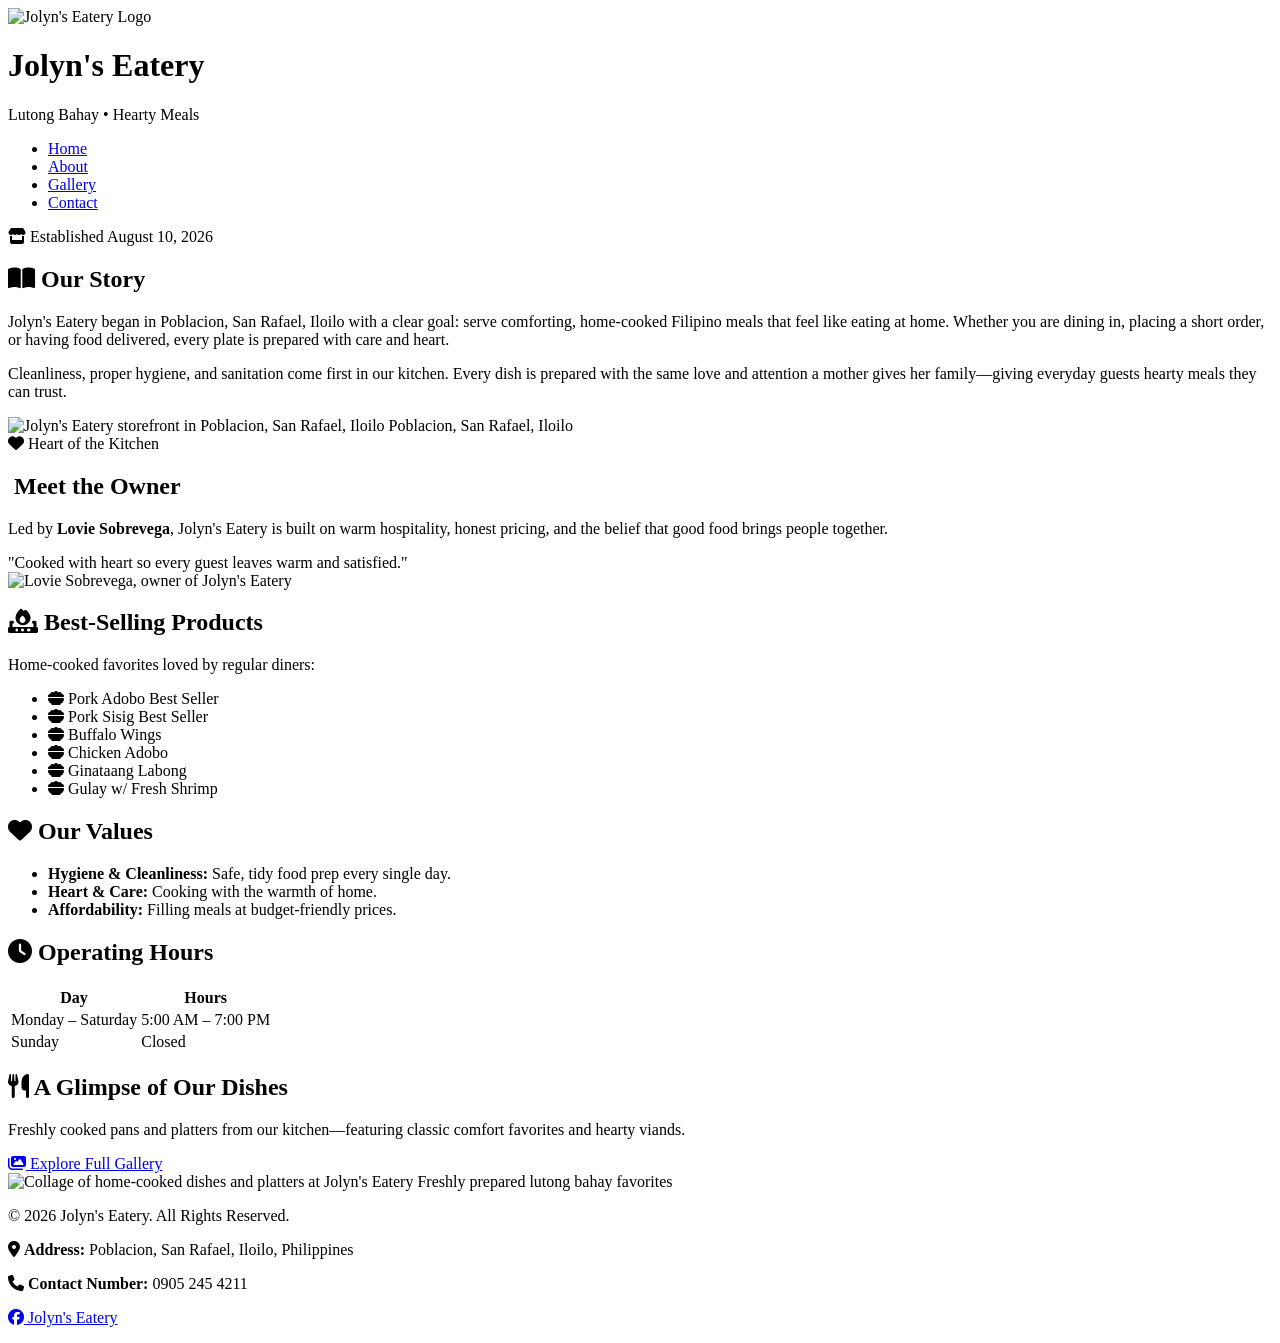
==== about.html @ 1025aa2e "Add files via upload" ====
<!DOCTYPE html>
<html lang="en">

<head>
    <meta charset="UTF-8">
    <meta name="viewport" content="width=device-width, initial-scale=1.0">

    <title>Jolyn's Eatery | About</title>

    <link rel="stylesheet" href="css/styles.css">

    <!-- Font Awesome Icons -->
    <link rel="stylesheet"
          href="https://cdnjs.cloudflare.com/ajax/libs/font-awesome/6.5.1/css/all.min.css">
</head>

<body>

    <header>

        <div class="header-logo">

            <img src="Images/Jolyn's Logo.png"
                 alt="Jolyn's Eatery Logo">

            <div>
                <h1>Jolyn's Eatery</h1>
                <span class="header-tagline">Lutong Bahay • Hearty Meals</span>
            </div>

        </div>

        <nav>
            <ul>
                <li><a href="index.html">Home</a></li>
                <li><a href="about.html" class="active">About</a></li>
                <li><a href="gallery.html">Gallery</a></li>
                <li><a href="contact.html">Contact</a></li>
            </ul>
        </nav>

    </header>

    <main>

        <!-- Our Story Section -->
        <section class="about-story-card">

            <div class="about-story-text">
                <span class="welcome-note">
                    <i class="fa-solid fa-store" aria-hidden="true"></i>
                    Established August 10, 2026
                </span>

                <h2><i class="fa-solid fa-book-open" aria-hidden="true"></i> Our Story</h2>

                <p>
                    Jolyn's Eatery began in Poblacion, San Rafael, Iloilo with a clear goal:
                    serve comforting, home-cooked Filipino meals that feel like eating at home.
                    Whether you are dining in, placing a short order, or having food delivered,
                    every plate is prepared with care and heart.
                </p>

                <p>
                    Cleanliness, proper hygiene, and sanitation come first in our kitchen.
                    Every dish is prepared with the same love and attention a mother gives her
                    family—giving everyday guests hearty meals they can trust.
                </p>
            </div>

            <div class="about-story-media">
                <img src="Images/Eatery.jpg"
                     alt="Jolyn's Eatery storefront in Poblacion, San Rafael, Iloilo"
                     class="about-photo">
                <span class="photo-caption">Poblacion, San Rafael, Iloilo</span>
            </div>

        </section>

        <!-- Two-Column Owner & Best-Selling Products -->
        <div class="home-grid about-align-grid">

            <section class="info-card serve-card owner-card">

                <div class="owner-card-content">
                    <div class="owner-text">
                        <span class="owner-role-tag">
                            <i class="fa-solid fa-heart" aria-hidden="true"></i>
                            Heart of the Kitchen
                        </span>

                        <h2><i class="fa-solid fa-user-chef" aria-hidden="true"></i> Meet the Owner</h2>

                        <p>
                            Led by <strong>Lovie Sobrevega</strong>, Jolyn's Eatery is built on
                            warm hospitality, honest pricing, and the belief that good food brings
                            people together.
                        </p>

                        <div class="motto-quote">
                            "Cooked with heart so every guest leaves warm and satisfied."
                        </div>
                    </div>

                    <div class="owner-cutout-wrap">
                        <img src="Images/Owner.png"
                             alt="Lovie Sobrevega, owner of Jolyn's Eatery"
                             class="owner-cutout">
                    </div>
                </div>

            </section>

            <section class="info-card special-card">

                <h2><i class="fa-solid fa-fire-burner" aria-hidden="true"></i> Best-Selling Products</h2>

                <p>
                    Home-cooked favorites loved by regular diners:
                </p>

                <ul class="meal-list">
                    <li><i class="fa-solid fa-bowl-food" aria-hidden="true"></i> Pork Adobo <span class="bestseller-tag">Best Seller</span></li>
                    <li><i class="fa-solid fa-bowl-food" aria-hidden="true"></i> Pork Sisig <span class="bestseller-tag">Best Seller</span></li>
                    <li><i class="fa-solid fa-bowl-food" aria-hidden="true"></i> Buffalo Wings</li>
                    <li><i class="fa-solid fa-bowl-food" aria-hidden="true"></i> Chicken Adobo</li>
                    <li><i class="fa-solid fa-bowl-food" aria-hidden="true"></i> Ginataang Labong</li>
                    <li><i class="fa-solid fa-bowl-food" aria-hidden="true"></i> Gulay w/ Fresh Shrimp</li>
                </ul>

            </section>

        </div>

        <!-- Values & Operating Hours -->
        <div class="home-grid">

            <section class="info-card serve-card">

                <h2><i class="fa-solid fa-heart" aria-hidden="true"></i> Our Values</h2>

                <ul class="values-list">
                    <li><strong>Hygiene &amp; Cleanliness:</strong> Safe, tidy food prep every single day.</li>
                    <li><strong>Heart &amp; Care:</strong> Cooking with the warmth of home.</li>
                    <li><strong>Affordability:</strong> Filling meals at budget-friendly prices.</li>
                </ul>

            </section>

            <section class="info-card special-card">

                <h2><i class="fa-solid fa-clock" aria-hidden="true"></i> Operating Hours</h2>

                <table class="hours-table">
                    <thead>
                        <tr>
                            <th>Day</th>
                            <th>Hours</th>
                        </tr>
                    </thead>
                    <tbody>
                        <tr>
                            <td>Monday – Saturday</td>
                            <td>5:00 AM – 7:00 PM</td>
                        </tr>
                        <tr>
                            <td>Sunday</td>
                            <td>Closed</td>
                        </tr>
                    </tbody>
                </table>

            </section>

        </div>

        <!-- Glimpse of Dishes Preview Card -->
        <section class="info-card special-card about-glimpse-card">

            <div class="about-glimpse-header">
                <div>
                    <h2><i class="fa-solid fa-utensils" aria-hidden="true"></i> A Glimpse of Our Dishes</h2>
                    <p>
                        Freshly cooked pans and platters from our kitchen—featuring classic
                        comfort favorites and hearty viands.
                    </p>
                </div>

                <a href="gallery.html" class="gallery-link-btn">
                    <i class="fa-solid fa-images" aria-hidden="true"></i>
                    Explore Full Gallery
                </a>
            </div>

            <div class="about-glimpse-frame">
                <img src="Images/foods.png"
                     alt="Collage of home-cooked dishes and platters at Jolyn's Eatery"
                     class="about-glimpse-img">
                <span class="photo-caption">Freshly prepared lutong bahay favorites</span>
            </div>

        </section>

    </main>

    <footer>

        <p>&copy; 2026 Jolyn's Eatery. All Rights Reserved.</p>

        <p>
            <i class="fa-solid fa-location-dot" aria-hidden="true"></i>
            <strong>Address:</strong>
            Poblacion, San Rafael, Iloilo, Philippines
        </p>

        <p>
            <i class="fa-solid fa-phone" aria-hidden="true"></i>
            <strong>Contact Number:</strong>
            0905 245 4211
        </p>

        <p>
            <a href="https://www.facebook.com/BagoongIlonggo" target="_blank" rel="noopener noreferrer">
                <i class="fa-brands fa-facebook" aria-hidden="true"></i>
                Jolyn's Eatery
            </a>
        </p>

    </footer>

</body>

</html>
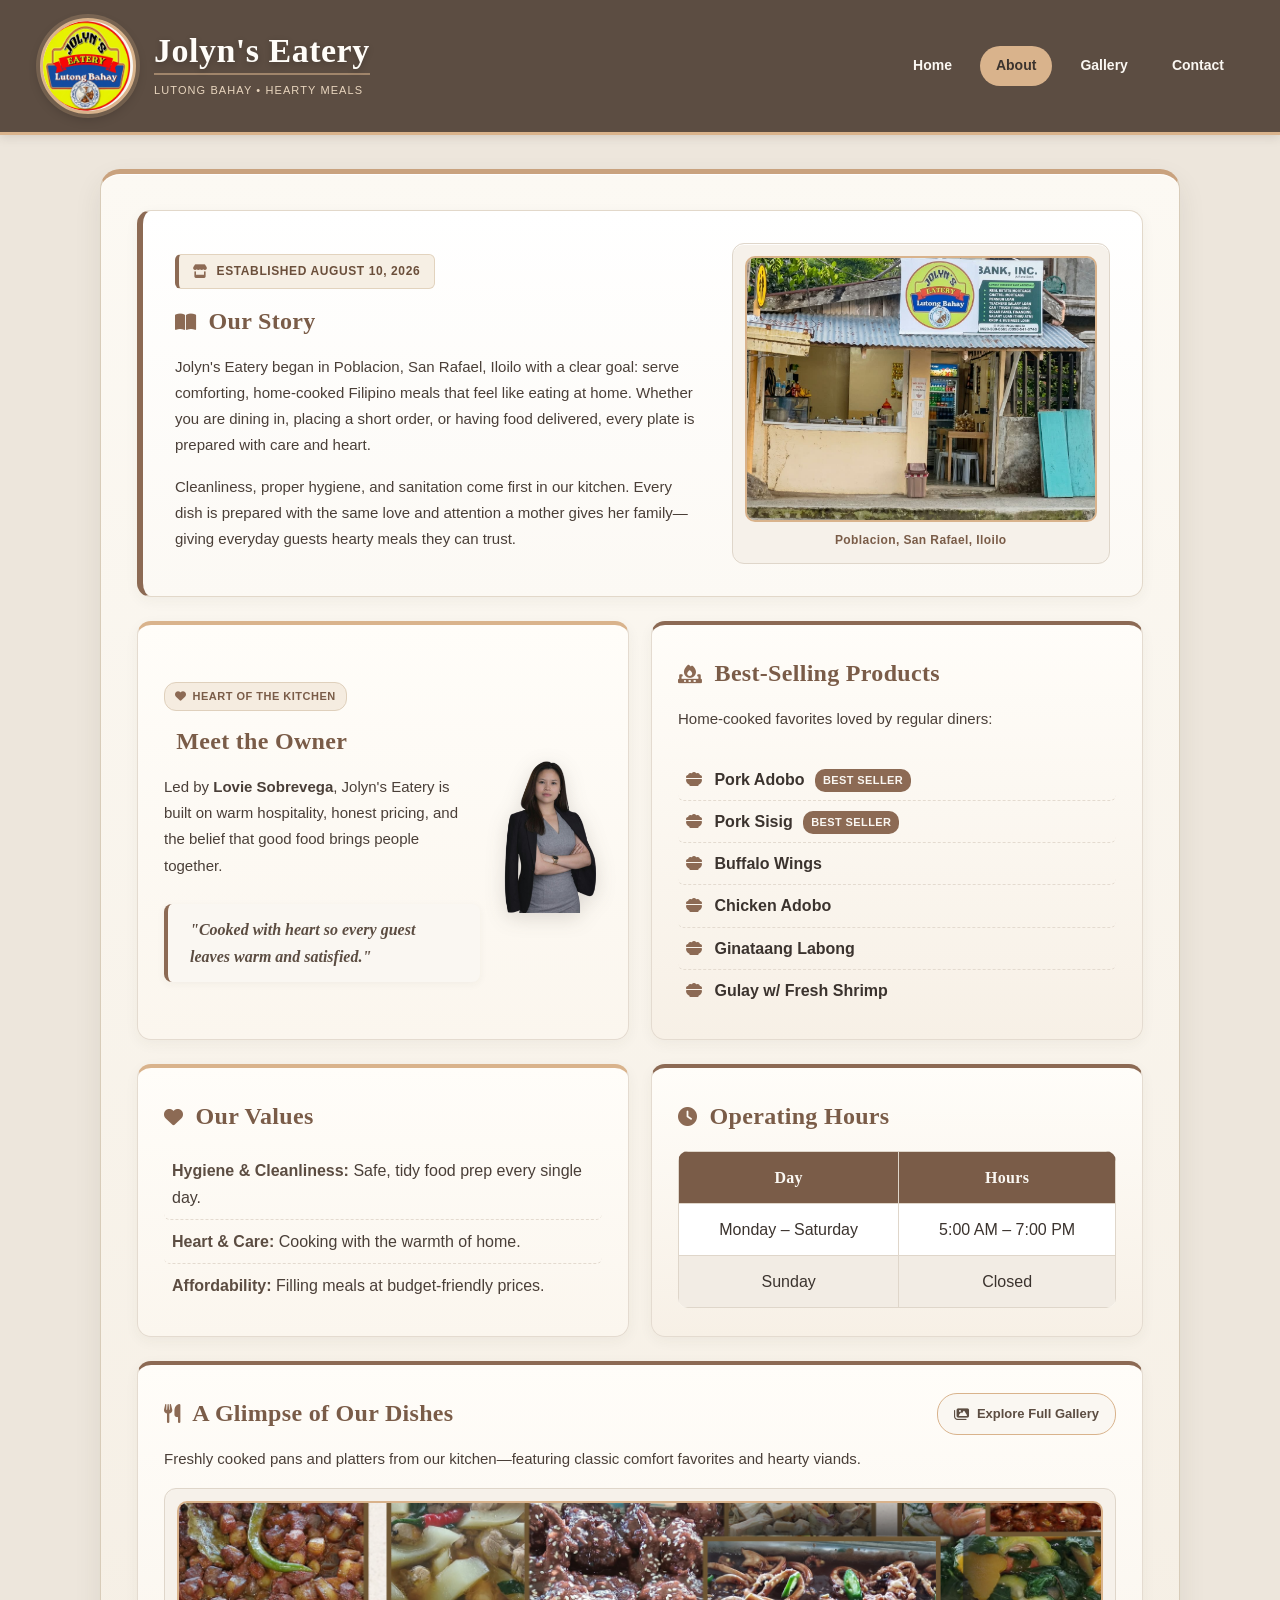
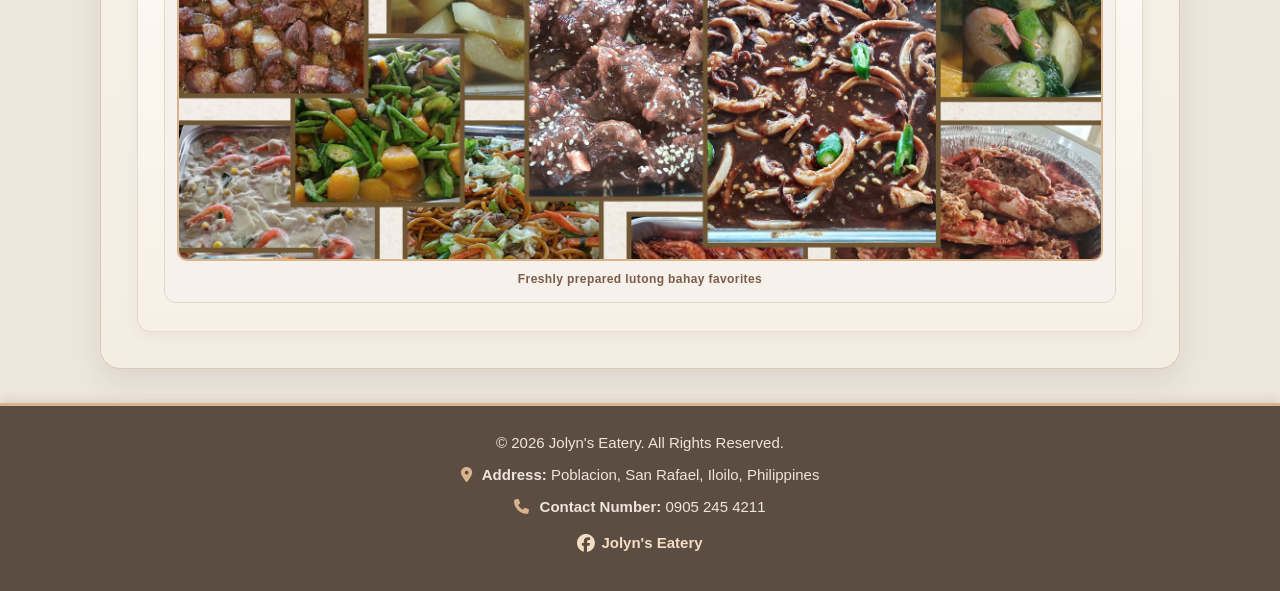
==== commit eec6d63f: "Add favicon and clean up HTML structure Added favicon link and ensured proper HTML structure." ====
--- a/about.html
+++ b/about.html
@@ -7,6 +7,7 @@
 
     <title>Jolyn's Eatery | About</title>
 
+    <link rel="icon" type="image/png" href="Images/Jolyn's Logo.png">
     <link rel="stylesheet" href="css/styles.css">
 
     <!-- Font Awesome Icons -->
@@ -230,4 +231,4 @@
 
 </body>
 
-</html>+</html>
--- a/css/styles.css
+++ b/css/styles.css
@@ -0,0 +1,1137 @@
+/* ===== 1. Whole Page ===== */
+
+* {
+    box-sizing: border-box;
+}
+
+html,
+body {
+    max-width: 100%;
+    overflow-x: hidden;
+}
+
+body {
+    margin: 0;
+    font-family: "Plus Jakarta Sans", "Trebuchet MS", Tahoma, sans-serif;
+    background-color: #EDE6DC;
+    color: #3B332E;
+    line-height: 1.7;
+}
+
+/* ===== 2. Header and Navigation ===== */
+
+header {
+    background-color: #5C4D42;
+    color: #FAF7F2;
+    padding: 18px 40px;
+    display: flex;
+    flex-wrap: wrap;
+    justify-content: space-between;
+    align-items: center;
+    gap: 20px;
+    border-bottom: 3px solid #D9B38C;
+    box-shadow: 0 2px 10px rgba(59, 51, 46, 0.15);
+}
+
+/* Header Logo */
+
+.header-logo {
+    display: flex;
+    align-items: center;
+    gap: 18px;
+    min-width: 0;
+}
+
+.header-logo > div {
+    min-width: 0;
+}
+
+.header-logo img {
+    width: 96px;
+    height: 96px;
+    flex-shrink: 0;
+    object-fit: cover;
+    border-radius: 50%;
+    background-color: #FAF7F2;
+    border: 3px solid #D9B38C;
+    box-shadow: 0 0 0 4px rgba(217, 179, 140, 0.24), 0 4px 12px rgba(0, 0, 0, 0.22);
+    margin: 0;
+    transition: transform 0.25s ease, box-shadow 0.25s ease;
+}
+
+.header-logo img:hover {
+    transform: scale(1.04);
+    box-shadow: 0 0 0 5px rgba(217, 179, 140, 0.36), 0 6px 16px rgba(0, 0, 0, 0.28);
+}
+
+.header-logo h1 {
+    margin: 0;
+    font-family: "Lora", Georgia, "Times New Roman", serif;
+    font-size: clamp(24px, 3vw, 34px);
+    line-height: 1.1;
+    letter-spacing: 0.5px;
+    color: #FFFDF9;
+    text-shadow: 0 2px 6px rgba(0, 0, 0, 0.22);
+    border-bottom: 2px solid rgba(217, 179, 140, 0.55);
+    padding-bottom: 3px;
+    display: inline-block;
+}
+
+.header-tagline {
+    display: block;
+    font-size: 11px;
+    color: #E8D5BE;
+    letter-spacing: 1.1px;
+    text-transform: uppercase;
+    margin-top: 6px;
+}
+
+/* Navigation */
+
+nav ul {
+    list-style: none;
+    margin: 0;
+    padding: 0;
+    display: flex;
+    flex-direction: row;
+    flex-wrap: wrap;
+    align-items: center;
+    gap: 12px;
+}
+
+nav ul li {
+    flex-shrink: 0;
+}
+
+nav a {
+    display: inline-block;
+    font-family: "Plus Jakarta Sans", "Trebuchet MS", Tahoma, sans-serif;
+    color: #FAF7F2;
+    text-decoration: none;
+    font-weight: bold;
+    font-size: 14px;
+    white-space: nowrap;
+    padding: 8px 16px;
+    border-radius: 20px;
+    transition: transform 0.22s ease, background-color 0.25s ease, color 0.25s ease, box-shadow 0.22s ease;
+}
+
+nav a:hover {
+    transform: translateY(-2px);
+    background-color: rgba(217, 179, 140, 0.24);
+    color: #F3DEC5;
+    box-shadow: 0 4px 10px rgba(0, 0, 0, 0.16);
+}
+
+nav a.active {
+    background-color: #D9B38C;
+    color: #3B332E;
+}
+
+nav a.active:hover {
+    transform: translateY(-2px);
+    background-color: #E5C49E;
+    color: #3B332E;
+}
+
+/* ===== 3. Main Content ("Plate" Container) ===== */
+
+main {
+    width: min(92%, 1080px);
+    min-width: 0;
+    margin: 34px auto;
+    padding: clamp(18px, 3.5vw, 36px);
+    background: linear-gradient(180deg, #FCF9F3 0%, #F4EDE2 100%);
+    border: 1px solid #D8CCB9;
+    border-top: 5px solid #C9A27E;
+    border-radius: 20px;
+    box-shadow: inset 0 1px 0 rgba(255, 255, 255, 0.9), 0 12px 28px rgba(59, 51, 46, 0.09);
+    text-align: left;
+    transition: padding 0.25s ease, margin 0.25s ease, width 0.25s ease;
+}
+
+h2 {
+    font-family: "Lora", Georgia, "Times New Roman", serif;
+    color: #7A5C48;
+    letter-spacing: 0.3px;
+    margin-top: 0;
+    margin-bottom: 12px;
+}
+
+h2 i {
+    color: #8C6A54;
+    margin-right: 6px;
+    font-size: 19px;
+}
+
+p {
+    margin-top: 0;
+    color: #4A3F38;
+    font-family: "Plus Jakarta Sans", "Segoe UI", "Trebuchet MS", Arial, sans-serif;
+    font-size: 15px;
+    line-height: 1.75;
+    overflow-wrap: break-word;
+}
+
+/* ===== 4. Home Page ===== */
+
+.hero {
+    display: flex;
+    align-items: center;
+    justify-content: space-between;
+    gap: 32px;
+    background-color: #FFFFFF;
+    border: 1px solid #E2D8CA;
+    border-left: 6px solid #8C6A54;
+    border-radius: 14px;
+    padding: 36px 32px;
+    margin-bottom: 24px;
+    box-shadow: 0 4px 14px rgba(59, 51, 46, 0.05);
+    transition: transform 0.25s ease, box-shadow 0.25s ease;
+}
+
+.hero:hover {
+    transform: translateY(-2px);
+    box-shadow: 0 8px 20px rgba(59, 51, 46, 0.08);
+}
+
+.hero-left {
+    flex: 1;
+    min-width: 0;
+    display: flex;
+    flex-direction: column;
+    align-items: flex-start;
+    gap: 12px;
+}
+
+.hero-left i {
+    font-size: 28px;
+    color: #8C6A54;
+    background-color: #F6F1EA;
+    border: 1.5px solid #D9B38C;
+    padding: 14px;
+    border-radius: 14px;
+}
+
+.hero-highlight {
+    font-family: "Lora", Georgia, "Times New Roman", serif;
+    font-size: 34px;
+    line-height: 1.2;
+    font-weight: bold;
+    color: #5C4D42;
+}
+
+.hero-right {
+    flex: 1.2;
+    min-width: 0;
+}
+
+.welcome-note {
+    display: inline-flex;
+    align-items: center;
+    gap: 8px;
+    font-size: 12px;
+    font-weight: bold;
+    letter-spacing: 0.6px;
+    text-transform: uppercase;
+    color: #6B4F3B;
+    background-color: #F6EFE4;
+    border: 1px solid #E2D3BE;
+    border-left: 4px solid #8C6A54;
+    padding: 6px 14px;
+    border-radius: 6px;
+    margin-bottom: 12px;
+}
+
+.welcome-note i {
+    color: #8C6A54;
+    font-size: 13px;
+}
+
+.hero-right h2 {
+    font-size: 26px;
+    color: #5C4D42;
+    margin-bottom: 10px;
+}
+
+.hero-right p {
+    font-size: 16px;
+    margin-bottom: 18px;
+}
+
+.tagline-pill {
+    display: inline-block;
+    background-color: #8C6A54;
+    color: #FAF7F2;
+    font-family: "Lora", Georgia, "Times New Roman", serif;
+    font-style: italic;
+    font-weight: bold;
+    font-size: 15px;
+    padding: 10px 22px;
+    border-radius: 25px;
+    box-shadow: 0 3px 10px rgba(59, 51, 46, 0.14);
+    transition: transform 0.22s ease, background-color 0.25s ease, box-shadow 0.22s ease;
+}
+
+.tagline-pill:hover {
+    transform: translateY(-3px) scale(1.02);
+    background-color: #735542;
+    box-shadow: 0 6px 16px rgba(59, 51, 46, 0.2);
+}
+
+.home-grid {
+    display: grid;
+    grid-template-columns: repeat(2, minmax(0, 1fr));
+    gap: 22px;
+    margin-bottom: 24px;
+}
+
+.home-grid:last-child {
+    margin-bottom: 0;
+}
+
+.info-card {
+    min-width: 0;
+    background-color: #FFFFFF;
+    border: 1px solid #E4DBD0;
+    border-radius: 14px;
+    padding: 28px 26px;
+    box-shadow: 0 4px 14px rgba(59, 51, 46, 0.05);
+    transition: transform 0.25s ease, box-shadow 0.25s ease;
+}
+
+.info-card:hover {
+    transform: translateY(-3px);
+    box-shadow: 0 8px 20px rgba(59, 51, 46, 0.09);
+}
+
+.serve-card {
+    border-top: 4px solid #D9B38C;
+    background: linear-gradient(180deg, #FFFDF9 0%, #FBF6EE 100%);
+}
+
+.special-card {
+    border-top: 4px solid #8C6A54;
+    background: linear-gradient(180deg, #FFFDF9 0%, #F7F0E6 100%);
+}
+
+.info-card p:last-child {
+    margin-bottom: 0;
+}
+
+.motto-quote {
+    display: inline-block;
+    margin-top: 10px;
+    padding: 12px 22px;
+    background-color: #FAF7F2;
+    border-left: 4px solid #8C6A54;
+    border-radius: 8px;
+    font-family: "Lora", Georgia, "Times New Roman", serif;
+    font-style: italic;
+    font-weight: bold;
+    color: #5C4D42;
+    box-shadow: 0 2px 8px rgba(59, 51, 46, 0.05);
+    transition: transform 0.22s ease, border-left-color 0.22s ease, box-shadow 0.22s ease;
+}
+
+.motto-quote:hover {
+    transform: translateY(-2px);
+    border-left-color: #D9B38C;
+    box-shadow: 0 6px 14px rgba(59, 51, 46, 0.11);
+}
+
+/* ===== 5. About Page ===== */
+
+.about-story-card {
+    display: flex;
+    align-items: center;
+    justify-content: space-between;
+    gap: 28px;
+    background: linear-gradient(180deg, #FFFFFF 0%, #FCF9F4 100%);
+    border: 1px solid #E2D8CA;
+    border-left: 6px solid #8C6A54;
+    border-radius: 14px;
+    padding: 32px;
+    margin-bottom: 24px;
+    box-shadow: 0 4px 14px rgba(59, 51, 46, 0.05);
+    transition: transform 0.25s ease, box-shadow 0.25s ease;
+}
+
+.about-story-card:hover {
+    transform: translateY(-2px);
+    box-shadow: 0 8px 20px rgba(59, 51, 46, 0.08);
+}
+
+.about-story-text {
+    flex: 1.35;
+    min-width: 0;
+}
+
+.about-story-text p:last-child {
+    margin-bottom: 0;
+}
+
+.about-story-media {
+    flex: 0.9;
+    min-width: 0;
+    text-align: center;
+    background-color: #F6F1EA;
+    border: 1px solid #DFD6CA;
+    border-radius: 12px;
+    padding: 12px;
+    box-shadow: inset 0 1px 0 rgba(255, 255, 255, 0.85);
+}
+
+.about-photo {
+    margin: 0 auto 8px;
+    border-radius: 10px;
+    border: 2px solid #D9B38C;
+}
+
+.photo-caption {
+    display: block;
+    font-size: 12px;
+    font-weight: bold;
+    color: #7A5C48;
+    letter-spacing: 0.4px;
+}
+
+.about-align-grid {
+    align-items: stretch;
+}
+
+.about-align-grid .info-card {
+    height: 100%;
+    display: flex;
+    flex-direction: column;
+    justify-content: space-between;
+}
+
+.about-align-grid .owner-card-content {
+    height: 100%;
+}
+
+.owner-role-tag {
+    display: inline-flex;
+    align-items: center;
+    gap: 6px;
+    font-size: 11px;
+    font-weight: bold;
+    letter-spacing: 0.5px;
+    text-transform: uppercase;
+    color: #7A5C48;
+    background-color: #F5ECE0;
+    border: 1px solid #DFD0BC;
+    padding: 4px 10px;
+    border-radius: 12px;
+    margin-bottom: 10px;
+}
+
+.owner-role-tag i {
+    color: #8C6A54;
+}
+
+.owner-card-content {
+    display: flex;
+    flex-direction: row;
+    align-items: center;
+    justify-content: space-between;
+    gap: 14px;
+}
+
+.owner-text {
+    flex: 1;
+    min-width: 0;
+}
+
+.owner-cutout-wrap {
+    flex: 0 0 108px;
+    display: flex;
+    justify-content: flex-end;
+    align-items: center;
+    background: none;
+    border: none;
+    padding: 0;
+    margin: 0;
+}
+
+.owner-cutout {
+    width: 100%;
+    max-width: 108px;
+    height: auto;
+    object-fit: contain;
+    margin: 0;
+    border: none;
+    border-radius: 0;
+    background: transparent;
+    box-shadow: none;
+    filter: drop-shadow(0 5px 10px rgba(59, 51, 46, 0.16));
+    transition: transform 0.25s ease, filter 0.25s ease;
+}
+
+.owner-cutout:hover {
+    transform: translateY(-2px) scale(1.03);
+    filter: drop-shadow(0 8px 14px rgba(59, 51, 46, 0.22));
+}
+
+.meal-list,
+.values-list {
+    list-style: none;
+    padding: 0;
+    margin: 12px 0 0;
+}
+
+.meal-list li {
+    padding: 7px 8px;
+    border-bottom: 1px dashed #E4DBD0;
+    border-radius: 6px;
+    color: #3B332E;
+    font-weight: bold;
+    transition: background-color 0.2s ease, transform 0.2s ease;
+}
+
+.meal-list li:hover {
+    background-color: #FAF6F0;
+    transform: translateX(2px);
+}
+
+.meal-list li:last-child {
+    border-bottom: none;
+}
+
+.meal-list li i {
+    color: #8C6A54;
+    margin-right: 8px;
+}
+
+.bestseller-tag {
+    display: inline-block;
+    margin-left: 6px;
+    padding: 2px 8px;
+    font-size: 11px;
+    font-weight: bold;
+    text-transform: uppercase;
+    letter-spacing: 0.4px;
+    color: #FAF7F2;
+    background-color: #8C6A54;
+    border-radius: 10px;
+    vertical-align: middle;
+}
+
+.values-list li {
+    padding: 8px 8px;
+    border-bottom: 1px dashed #E4DBD0;
+    border-radius: 6px;
+    color: #4A3F38;
+    transition: background-color 0.2s ease;
+}
+
+.values-list li:hover {
+    background-color: #FAF6F0;
+}
+
+.values-list li:last-child {
+    border-bottom: none;
+}
+
+.values-list li strong {
+    color: #5C4D42;
+}
+
+table.hours-table {
+    width: 100%;
+    margin: 14px 0 0;
+    border-collapse: collapse;
+    border-radius: 10px;
+    overflow: hidden;
+    background-color: #FFFFFF;
+}
+
+th,
+td {
+    border: 1px solid #DFD6CA;
+    padding: 12px;
+    text-align: center;
+}
+
+th {
+    background-color: #7A5C48;
+    color: #FAF7F2;
+    font-family: "Lora", Georgia, "Times New Roman", serif;
+    letter-spacing: 0.3px;
+}
+
+tr:nth-child(even) {
+    background-color: #F2ECE4;
+}
+
+.about-glimpse-card {
+    margin-top: 24px;
+}
+
+.about-glimpse-header {
+    display: flex;
+    align-items: flex-start;
+    justify-content: space-between;
+    gap: 18px;
+    margin-bottom: 16px;
+}
+
+.about-glimpse-header p {
+    margin-bottom: 0;
+}
+
+.about-glimpse-frame {
+    background-color: #F6F1EA;
+    border: 1px solid #DFD6CA;
+    border-radius: 12px;
+    padding: 12px;
+    text-align: center;
+}
+
+.about-glimpse-img {
+    width: 100%;
+    max-height: 360px;
+    object-fit: cover;
+    margin: 0 auto 8px;
+    border-radius: 10px;
+    border: 2px solid #D9B38C;
+}
+
+.gallery-link-wrap {
+    margin-top: 16px;
+}
+
+.gallery-link-btn {
+    display: inline-flex;
+    align-items: center;
+    gap: 8px;
+    flex-shrink: 0;
+    padding: 9px 16px;
+    background-color: #FAF7F2;
+    color: #5C4D42;
+    border: 1px solid #D9B38C;
+    border-radius: 20px;
+    font-size: 13px;
+    font-weight: bold;
+    text-decoration: none;
+    transition: transform 0.22s ease, background-color 0.25s ease, box-shadow 0.22s ease;
+}
+
+.gallery-link-btn:hover {
+    transform: translateY(-2px);
+    background-color: #F3E6D6;
+    box-shadow: 0 4px 10px rgba(59, 51, 46, 0.12);
+}
+
+/* ===== 5b. Gallery Page (Responsive Centered Grid + Smooth Motion) ===== */
+
+@keyframes cardFadeUp {
+    from {
+        opacity: 0;
+        transform: translateY(10px);
+    }
+    to {
+        opacity: 1;
+        transform: translateY(0);
+    }
+}
+
+.gallery-header,
+.gallery-intro {
+    min-width: 0;
+    background-color: #FFFFFF;
+    border: 1px solid #E2D8CA;
+    border-left: 6px solid #8C6A54;
+    border-radius: 14px;
+    padding: clamp(16px, 2.5vw, 24px) clamp(18px, 3vw, 28px);
+    margin-bottom: 24px;
+    box-shadow: 0 4px 14px rgba(59, 51, 46, 0.05);
+    transition: transform 0.25s ease, box-shadow 0.25s ease;
+}
+
+.gallery-intro:hover {
+    transform: translateY(-2px);
+    box-shadow: 0 8px 20px rgba(59, 51, 46, 0.08);
+}
+
+.gallery-header p:last-child,
+.gallery-intro p:last-child {
+    margin-bottom: 0;
+}
+
+.gallery-section {
+    min-width: 0;
+    margin-bottom: 28px;
+}
+
+.gallery-section:last-child {
+    margin-bottom: 0;
+}
+
+.gallery-heading {
+    margin-bottom: 16px;
+}
+
+.gallery-grid {
+    display: flex;
+    flex-wrap: wrap;
+    justify-content: center;
+    gap: 16px;
+    width: 100%;
+    min-width: 0;
+    transition: gap 0.25s ease;
+}
+
+.gallery-card {
+    flex: 1 1 240px;
+    max-width: 340px;
+    min-width: 0;
+    display: flex;
+    flex-direction: column;
+    background: linear-gradient(180deg, #FFFFFF 0%, #FCF9F4 100%);
+    border: 1px solid #E2D7C8;
+    border-top: 3px solid #D9B38C;
+    border-radius: 12px;
+    overflow: hidden;
+    padding: 0 0 14px;
+    box-shadow: 0 3px 10px rgba(59, 51, 46, 0.05);
+    animation: cardFadeUp 0.4s ease both;
+    transition: transform 0.25s ease, box-shadow 0.25s ease, border-top-color 0.25s ease, flex-basis 0.25s ease;
+}
+
+.gallery-card:hover {
+    transform: translateY(-6px);
+    border-top-color: #8C6A54;
+    box-shadow: 0 12px 22px rgba(59, 51, 46, 0.14);
+}
+
+.gallery-card img,
+.gallery-img {
+    width: 100%;
+    height: 145px;
+    object-fit: cover;
+    object-position: center;
+    margin: 0 0 10px;
+    border-radius: 0;
+    border-bottom: 1px solid #E8DFD2;
+    transition: transform 0.3s ease, height 0.25s ease;
+}
+
+.gallery-card:hover img,
+.gallery-card:hover .gallery-img {
+    transform: scale(1.04);
+}
+
+.gallery-card h3,
+.gallery-caption h3 {
+    margin: 2px 12px 4px;
+    font-family: "Lora", Georgia, "Times New Roman", serif;
+    font-size: 15px;
+    line-height: 1.3;
+    color: #5C4D42;
+    overflow-wrap: break-word;
+}
+
+.gallery-card p,
+.gallery-caption p {
+    margin: 0 12px;
+    font-size: 12.5px;
+    line-height: 1.45;
+    color: #5E5148;
+    overflow-wrap: break-word;
+}
+
+.gallery-caption {
+    padding: 0;
+    min-width: 0;
+}
+
+.gallery-caption h3,
+.gallery-caption p {
+    margin-left: 12px;
+    margin-right: 12px;
+}
+
+/* ===== 6. Contact Page & Form ===== */
+
+.contact-intro {
+    background-color: #FFFFFF;
+    border: 1px solid #E2D8CA;
+    border-left: 6px solid #8C6A54;
+    border-radius: 14px;
+    padding: 28px 30px;
+    margin-bottom: 24px;
+    box-shadow: 0 4px 14px rgba(59, 51, 46, 0.05);
+    transition: transform 0.25s ease, box-shadow 0.25s ease;
+}
+
+.contact-intro:hover {
+    transform: translateY(-2px);
+    box-shadow: 0 8px 20px rgba(59, 51, 46, 0.08);
+}
+
+.contact-intro p:last-child {
+    margin-bottom: 0;
+}
+
+.contact-grid {
+    align-items: stretch;
+}
+
+.contact-info-list {
+    list-style: none;
+    padding: 0;
+    margin: 12px 0 0;
+}
+
+.contact-info-list li {
+    display: flex;
+    align-items: flex-start;
+    gap: 12px;
+    padding: 10px 8px;
+    border-bottom: 1px dashed #E4DBD0;
+    border-radius: 6px;
+    transition: background-color 0.2s ease, transform 0.2s ease;
+}
+
+.contact-info-list li:hover {
+    background-color: #FAF6F0;
+    transform: translateX(2px);
+}
+
+.contact-info-list li:last-child {
+    border-bottom: none;
+}
+
+.contact-info-list li > i {
+    color: #8C6A54;
+    font-size: 16px;
+    margin-top: 3px;
+    flex-shrink: 0;
+}
+
+.contact-info-list li strong {
+    display: block;
+    color: #5C4D42;
+    font-size: 14px;
+}
+
+.contact-info-list li span {
+    display: block;
+    color: #4A3F38;
+    font-size: 14px;
+}
+
+.contact-inline-link {
+    color: #7A5C48;
+    font-weight: bold;
+    text-decoration: none;
+    border-bottom: 1px solid #D9B38C;
+    transition: color 0.2s ease, border-color 0.2s ease;
+}
+
+.contact-inline-link:hover {
+    color: #5C4D42;
+    border-bottom-color: #8C6A54;
+}
+
+.map-embed-wrap {
+    margin-top: 14px;
+    background-color: #F6F1EA;
+    border: 1px solid #DFD6CA;
+    border-radius: 12px;
+    padding: 10px;
+    text-align: center;
+    box-shadow: inset 0 1px 0 rgba(255, 255, 255, 0.85);
+}
+
+.location-map {
+    display: block;
+    width: 100%;
+    height: 195px;
+    border: 2px solid #D9B38C;
+    border-radius: 10px;
+    margin-bottom: 8px;
+}
+
+.map-action-row {
+    margin-top: 12px;
+}
+
+form.contact-form {
+    max-width: 100%;
+    margin: 0;
+}
+
+label {
+    display: block;
+    margin-top: 14px;
+    font-weight: bold;
+    color: #5C4D42;
+    font-size: 14px;
+}
+
+label:first-child {
+    margin-top: 0;
+}
+
+label i {
+    color: #8C6A54;
+    margin-right: 5px;
+}
+
+input,
+textarea {
+    width: 100%;
+    max-width: 100%;
+    margin-top: 6px;
+    padding: 11px 12px;
+    border: 1px solid #CFC3B4;
+    border-radius: 8px;
+    background-color: #FFFFFF;
+    color: #3B332E;
+    font-family: "Plus Jakarta Sans", "Segoe UI", "Trebuchet MS", Arial, sans-serif;
+    font-size: 14px;
+    transition: border-color 0.2s ease, box-shadow 0.2s ease;
+}
+
+textarea {
+    resize: vertical;
+    min-height: 120px;
+}
+
+input:focus,
+textarea:focus {
+    outline: none;
+    border-color: #8C6A54;
+    box-shadow: 0 0 0 3px rgba(140, 106, 84, 0.15);
+}
+
+button {
+    display: inline-flex;
+    align-items: center;
+    gap: 8px;
+    margin-top: 18px;
+    background-color: #8C6A54;
+    color: #FAF7F2;
+    border: none;
+    padding: 12px 26px;
+    border-radius: 8px;
+    font-family: "Plus Jakarta Sans", "Trebuchet MS", Tahoma, sans-serif;
+    font-size: 14px;
+    font-weight: bold;
+    cursor: pointer;
+    transition: transform 0.22s ease, background-color 0.25s ease, box-shadow 0.22s ease;
+}
+
+button:hover {
+    transform: translateY(-2px);
+    background-color: #735542;
+    box-shadow: 0 4px 12px rgba(59, 51, 46, 0.16);
+}
+
+/* ===== 7. Footer ===== */
+
+footer {
+    text-align: center;
+    padding: 24px 20px;
+    background-color: #5C4D42;
+    color: #EDE6DC;
+    border-top: 3px solid #D9B38C;
+    box-shadow: 0 -2px 10px rgba(59, 51, 46, 0.12);
+    overflow-wrap: break-word;
+}
+
+footer p {
+    color: #EDE6DC;
+    margin-bottom: 6px;
+}
+
+footer p i {
+    color: #D9B38C;
+    margin-right: 6px;
+}
+
+footer a {
+    display: inline-flex;
+    align-items: center;
+    color: #F3DEC5;
+    text-decoration: none;
+    font-weight: bold;
+    padding: 4px 10px;
+    border-radius: 8px;
+    transition: transform 0.22s ease, color 0.22s ease, background-color 0.22s ease;
+}
+
+footer a:hover {
+    transform: translateY(-2px);
+    color: #FFFFFF;
+    background-color: rgba(217, 179, 140, 0.16);
+    text-decoration: underline;
+}
+
+/* ===== 8. Images ===== */
+
+img {
+    display: block;
+    max-width: 100%;
+    height: auto;
+    margin: 15px auto;
+    border-radius: 12px;
+}
+
+/* ===== 9. Facebook Icon ===== */
+
+footer a i {
+    margin-right: 6px;
+    font-size: 18px;
+    color: #F3DEC5;
+}
+
+/* ===== 10. Responsive Design ===== */
+
+@media (max-width: 960px) {
+    .gallery-card {
+        flex: 1 1 200px;
+        max-width: 48%;
+    }
+}
+
+@media (max-width: 768px) {
+
+    header {
+        flex-direction: row;
+        flex-wrap: wrap;
+        align-items: center;
+        justify-content: space-between;
+        text-align: left;
+        gap: 10px;
+        padding: 12px 14px;
+    }
+
+    .header-logo {
+        flex-direction: row;
+        align-items: center;
+        gap: 10px;
+        min-width: 0;
+    }
+
+    .header-logo img {
+        width: 46px;
+        height: 46px;
+    }
+
+    .header-logo h1 {
+        font-size: 18px;
+        padding-bottom: 2px;
+    }
+
+    .header-tagline {
+        display: none;
+    }
+
+    nav {
+        width: auto;
+    }
+
+    nav ul {
+        flex-direction: row;
+        flex-wrap: wrap;
+        align-items: center;
+        justify-content: flex-end;
+        gap: 6px;
+        margin-top: 0;
+    }
+
+    nav a {
+        font-size: 12px;
+        padding: 6px 10px;
+        border-radius: 16px;
+    }
+
+    .hero {
+        flex-direction: column;
+        align-items: flex-start;
+        padding: 24px 18px;
+    }
+
+    .hero-highlight {
+        font-size: 26px;
+    }
+
+    .home-grid {
+        grid-template-columns: minmax(0, 1fr);
+    }
+
+    .gallery-grid {
+        gap: 12px;
+    }
+
+    .gallery-card {
+        flex: 1 1 140px;
+        max-width: 100%;
+        padding-bottom: 12px;
+    }
+
+    .gallery-card img,
+    .gallery-img {
+        height: 110px;
+    }
+
+    .gallery-card h3,
+    .gallery-caption h3 {
+        margin: 2px 8px 3px;
+        font-size: 13.5px;
+    }
+
+    .gallery-card p,
+    .gallery-caption p {
+        margin: 0 8px;
+        font-size: 11.5px;
+        line-height: 1.35;
+    }
+
+    .about-story-card {
+        flex-direction: column;
+        align-items: stretch;
+        padding: 24px 18px;
+    }
+
+    .owner-card-content {
+        flex-direction: row;
+        align-items: center;
+        gap: 12px;
+    }
+
+    .owner-cutout-wrap {
+        flex: 0 0 92px;
+    }
+
+    .owner-cutout {
+        max-width: 92px;
+    }
+
+    .about-glimpse-header {
+        flex-direction: column;
+        align-items: flex-start;
+    }
+
+    .about-glimpse-img {
+        max-height: 240px;
+    }
+
+    .location-map {
+        height: 175px;
+    }
+
+    main {
+        width: calc(100% - 24px);
+        margin: 12px auto;
+        padding: 16px;
+    }
+
+    table {
+        width: 100%;
+    }
+}
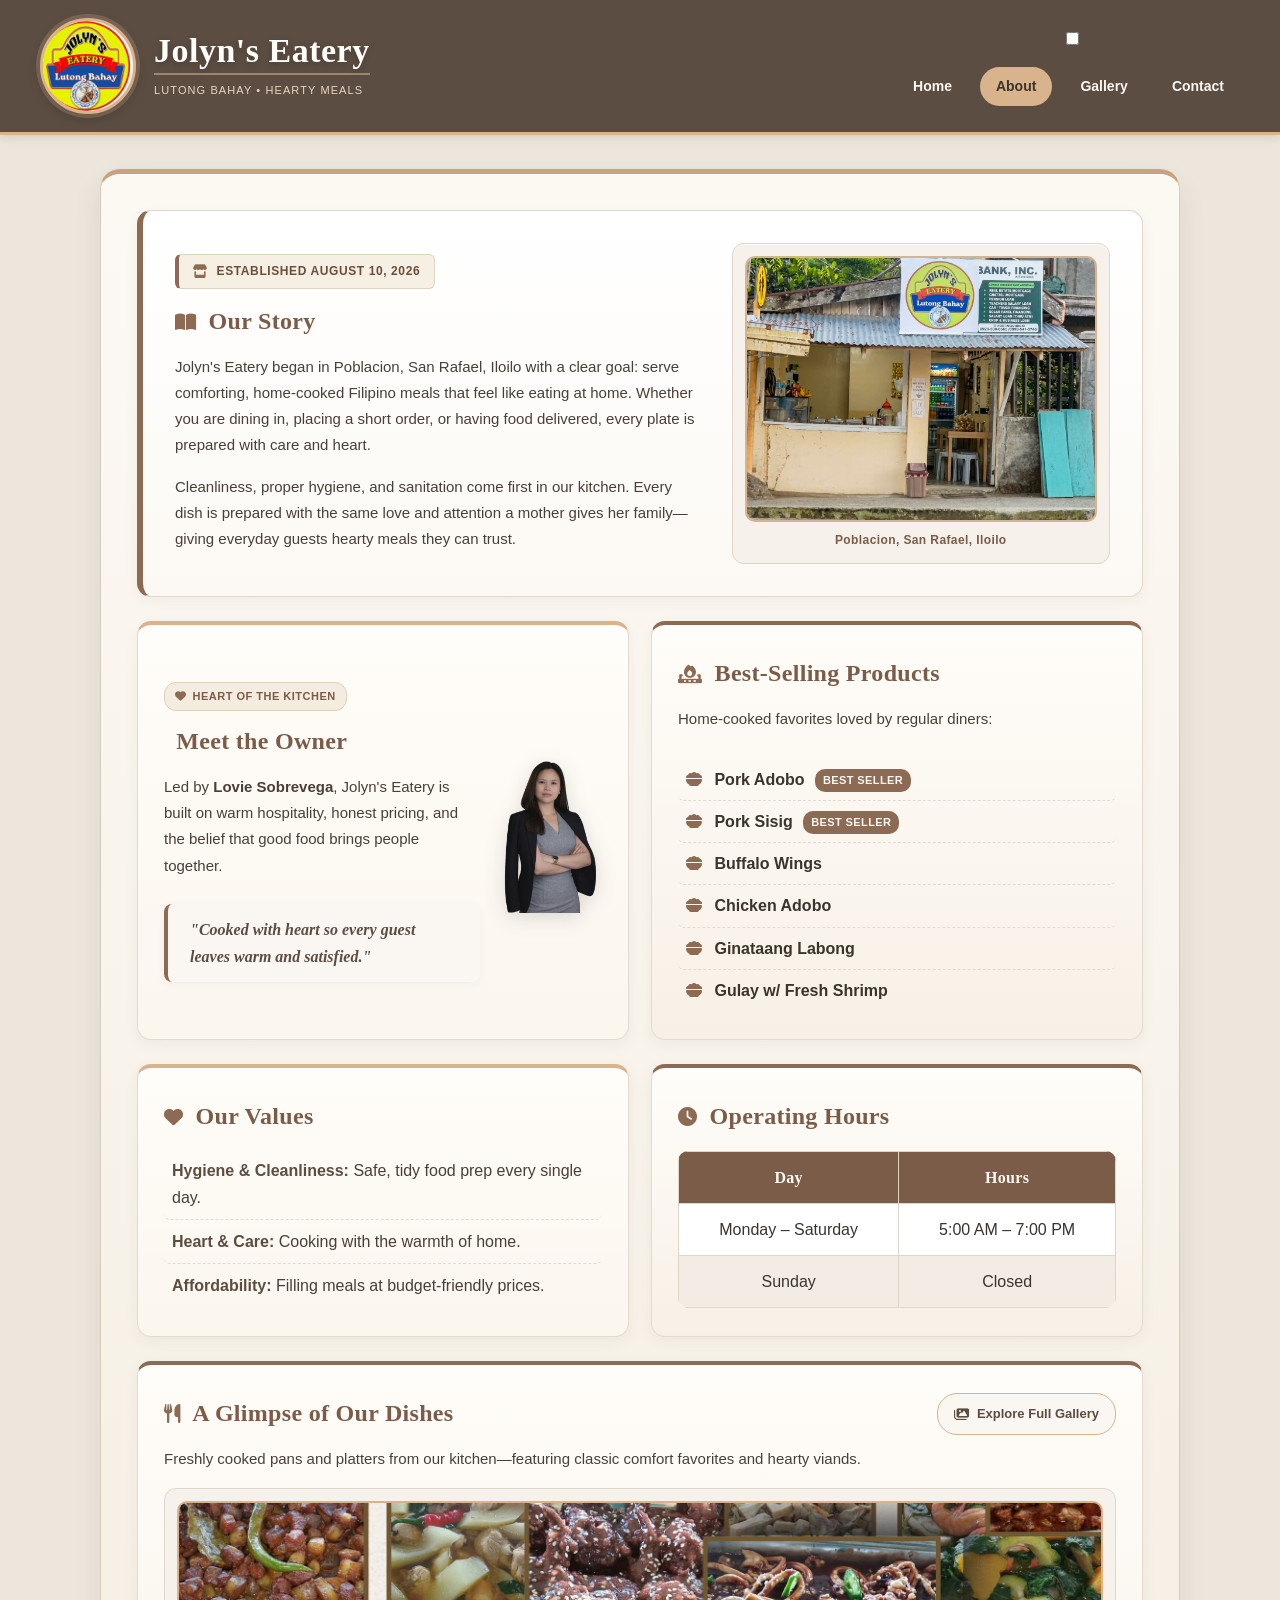
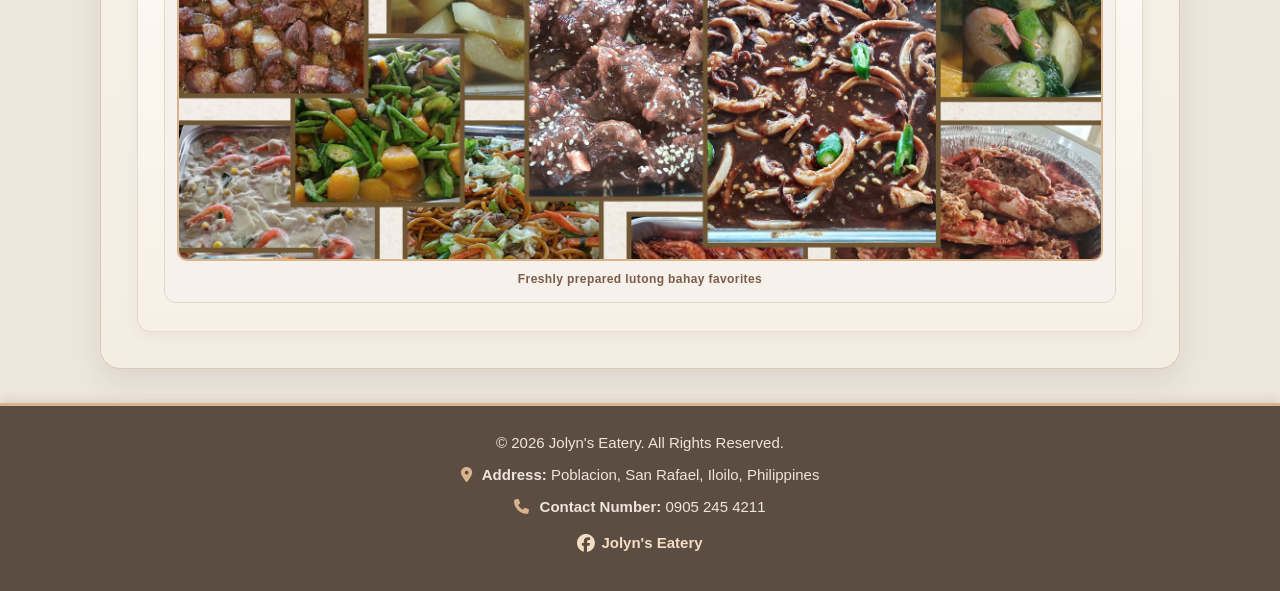
==== commit 1f661a88: "Update about.html" ====
--- a/about.html
+++ b/about.html
@@ -31,7 +31,13 @@
 
         </div>
 
-        <nav>
+        <nav aria-label="Primary Navigation">
+            <input type="checkbox" id="nav-toggle" class="nav-toggle">
+            <label for="nav-toggle" class="nav-toggle-label" aria-label="Toggle Menu">
+                <span></span>
+                <span></span>
+                <span></span>
+            </label>
             <ul>
                 <li><a href="index.html">Home</a></li>
                 <li><a href="about.html" class="active">About</a></li>
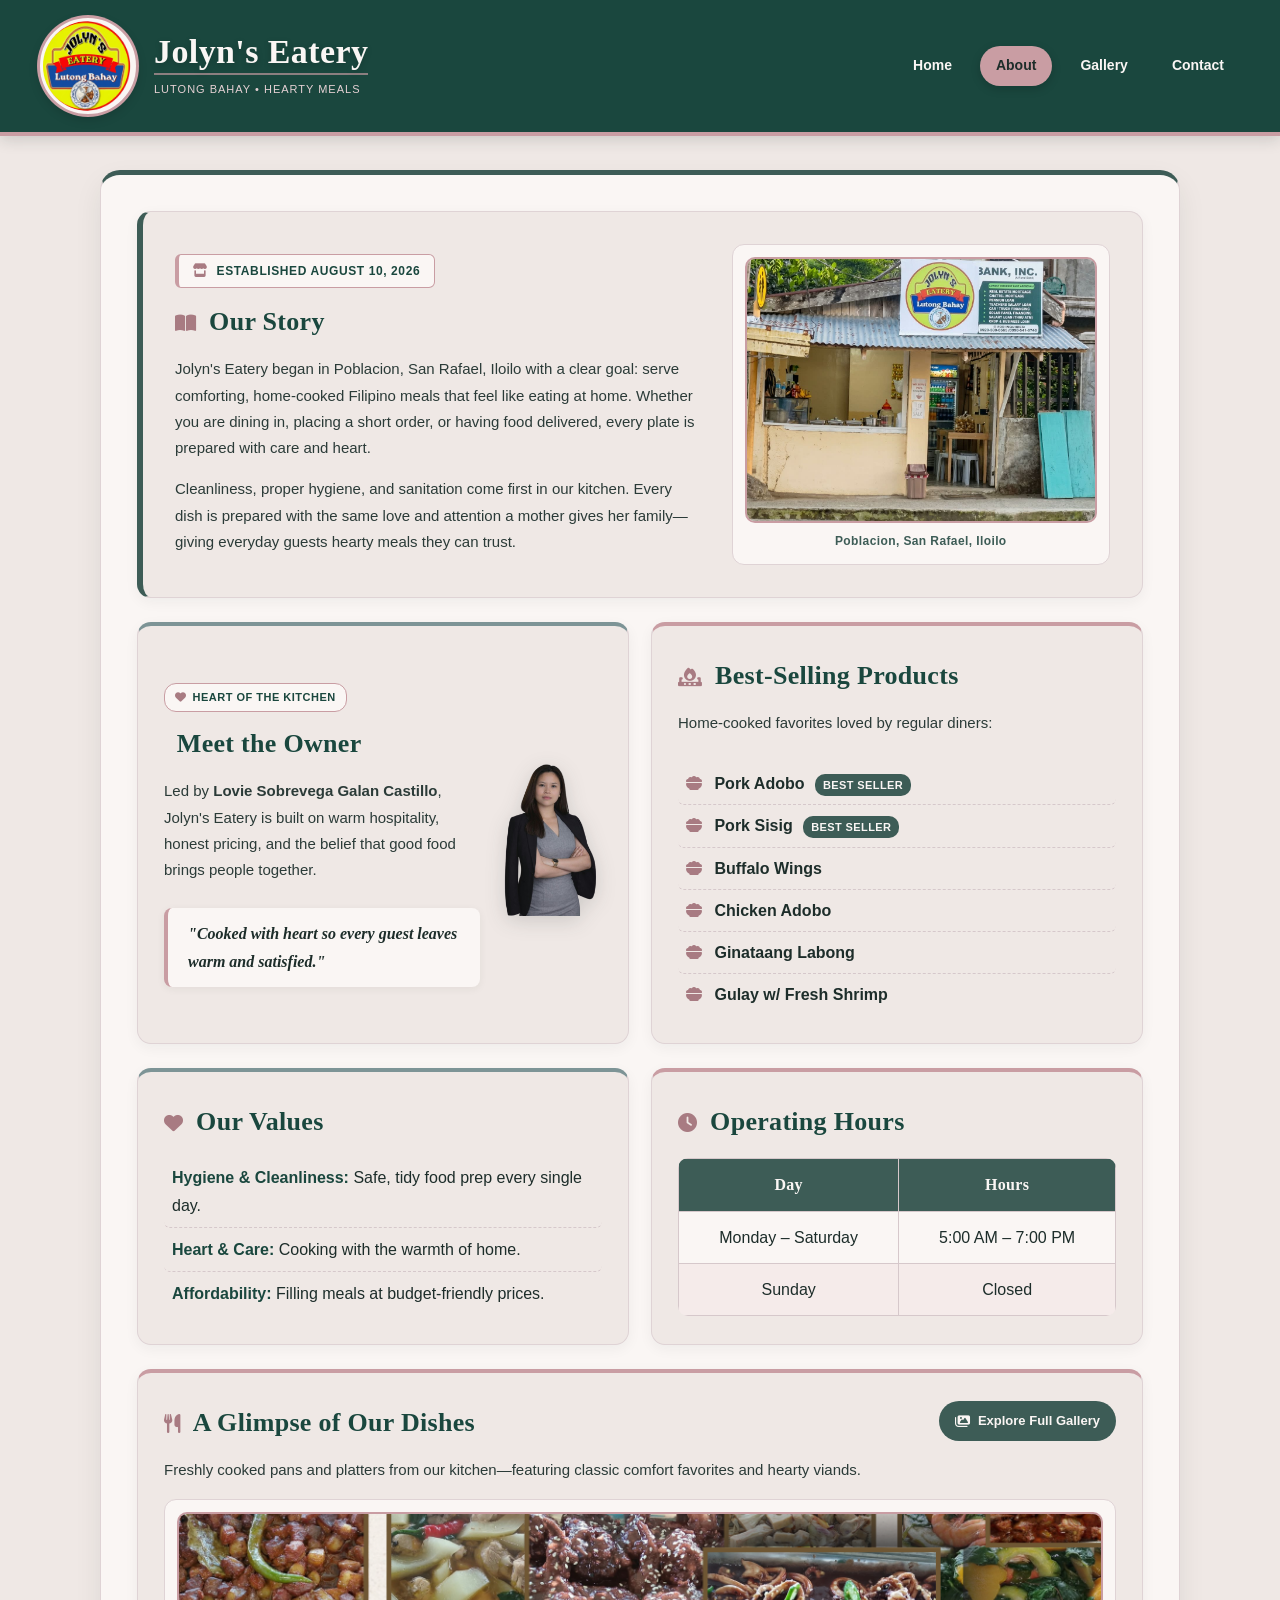
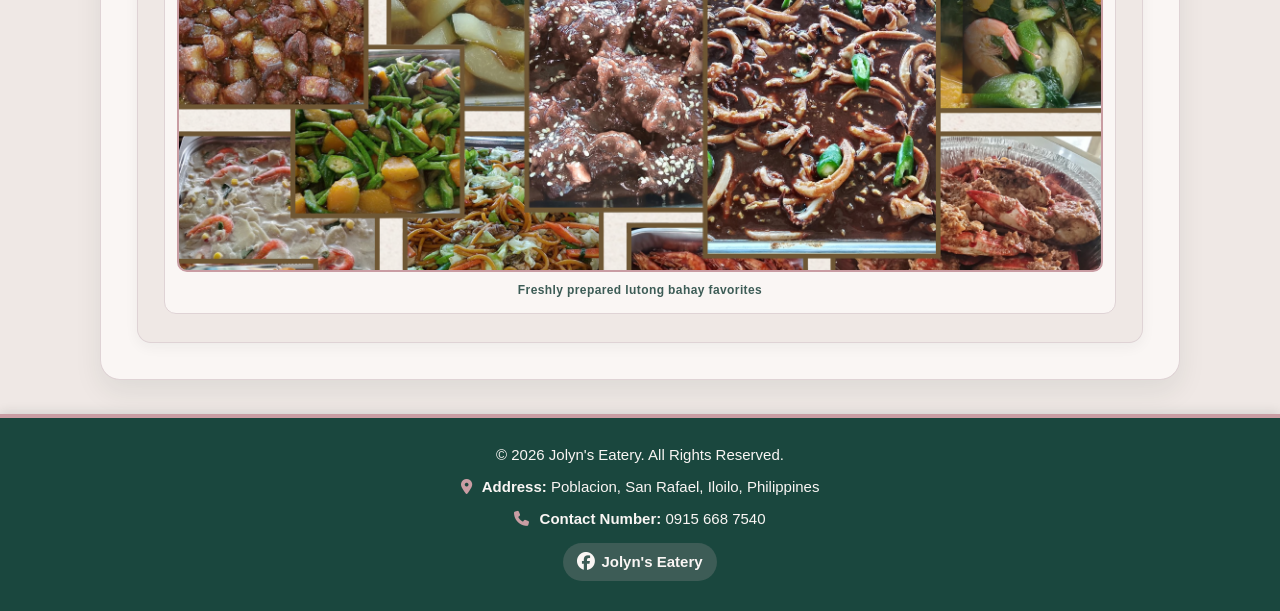
==== commit 7b229f3f: "Update about.html" ====
--- a/about.html
+++ b/about.html
@@ -99,7 +99,7 @@
                         <h2><i class="fa-solid fa-user-chef" aria-hidden="true"></i> Meet the Owner</h2>
 
                         <p>
-                            Led by <strong>Lovie Sobrevega</strong>, Jolyn's Eatery is built on
+                            Led by <strong>Lovie Sobrevega Galan Castillo</strong>, Jolyn's Eatery is built on
                             warm hospitality, honest pricing, and the belief that good food brings
                             people together.
                         </p>
@@ -111,7 +111,7 @@
 
                     <div class="owner-cutout-wrap">
                         <img src="Images/Owner.png"
-                             alt="Lovie Sobrevega, owner of Jolyn's Eatery"
+                             alt="Lovie Sobrevega Galan Castillo, owner of Jolyn's Eatery"
                              class="owner-cutout">
                     </div>
                 </div>
@@ -223,7 +223,7 @@
         <p>
             <i class="fa-solid fa-phone" aria-hidden="true"></i>
             <strong>Contact Number:</strong>
-            0905 245 4211
+            0915 668 7540
         </p>
 
         <p>
--- a/css/styles.css
+++ b/css/styles.css
@@ -13,32 +13,35 @@
 body {
     margin: 0;
     font-family: "Plus Jakarta Sans", "Trebuchet MS", Tahoma, sans-serif;
-    background-color: #EDE6DC;
-    color: #3B332E;
+    background-color: #EFE8E5;
+    color: #1D2D2A;
     line-height: 1.7;
 }
 
 /* ===== 2. Header and Navigation ===== */
 
 header {
-    background-color: #5C4D42;
-    color: #FAF7F2;
-    padding: 18px 40px;
-    display: flex;
-    flex-wrap: wrap;
+    position: relative;
+    background-color: #1A473E;
+    color: #FAF6F4;
+    padding: clamp(12px, 2.2vw, 18px) clamp(14px, 4vw, 40px);
+    display: flex;
+    flex-direction: row;
+    flex-wrap: nowrap;
     justify-content: space-between;
     align-items: center;
-    gap: 20px;
-    border-bottom: 3px solid #D9B38C;
-    box-shadow: 0 2px 10px rgba(59, 51, 46, 0.15);
+    gap: clamp(10px, 2vw, 20px);
+    border-bottom: 4px solid #C99DA3;
+    box-shadow: 0 4px 14px rgba(29, 45, 42, 0.16);
 }
 
 /* Header Logo */
 
 .header-logo {
     display: flex;
-    align-items: center;
-    gap: 18px;
+    flex-direction: row;
+    align-items: center;
+    gap: clamp(10px, 1.8vw, 18px);
     min-width: 0;
 }
 
@@ -47,46 +50,86 @@
 }
 
 .header-logo img {
-    width: 96px;
-    height: 96px;
+    width: clamp(44px, 8vw, 96px);
+    height: clamp(44px, 8vw, 96px);
     flex-shrink: 0;
     object-fit: cover;
     border-radius: 50%;
-    background-color: #FAF7F2;
-    border: 3px solid #D9B38C;
-    box-shadow: 0 0 0 4px rgba(217, 179, 140, 0.24), 0 4px 12px rgba(0, 0, 0, 0.22);
+    background-color: #FAF6F4;
+    border: 3px solid #FAF6F4;
+    box-shadow: 0 0 0 3px #C99DA3, 0 4px 12px rgba(0, 0, 0, 0.2);
     margin: 0;
     transition: transform 0.25s ease, box-shadow 0.25s ease;
 }
 
 .header-logo img:hover {
     transform: scale(1.04);
-    box-shadow: 0 0 0 5px rgba(217, 179, 140, 0.36), 0 6px 16px rgba(0, 0, 0, 0.28);
+    box-shadow: 0 0 0 4px #C99DA3, 0 6px 16px rgba(0, 0, 0, 0.26);
 }
 
 .header-logo h1 {
     margin: 0;
     font-family: "Lora", Georgia, "Times New Roman", serif;
-    font-size: clamp(24px, 3vw, 34px);
+    font-size: clamp(17px, 3vw, 34px);
     line-height: 1.1;
-    letter-spacing: 0.5px;
-    color: #FFFDF9;
-    text-shadow: 0 2px 6px rgba(0, 0, 0, 0.22);
-    border-bottom: 2px solid rgba(217, 179, 140, 0.55);
+    letter-spacing: 0.4px;
+    white-space: nowrap;
+    color: #FAF6F4;
+    text-shadow: 0 2px 6px rgba(0, 0, 0, 0.18);
+    border-bottom: 2px solid rgba(201, 157, 163, 0.65);
     padding-bottom: 3px;
     display: inline-block;
 }
 
 .header-tagline {
     display: block;
-    font-size: 11px;
-    color: #E8D5BE;
-    letter-spacing: 1.1px;
+    font-size: clamp(9px, 1.1vw, 11px);
+    color: #E5D1D4;
+    letter-spacing: 1px;
     text-transform: uppercase;
-    margin-top: 6px;
+    margin-top: 5px;
+    white-space: nowrap;
 }
 
 /* Navigation */
+
+nav {
+    display: flex;
+    align-items: center;
+    flex-shrink: 0;
+}
+
+.nav-toggle {
+    display: none;
+}
+
+.nav-toggle-label {
+    display: none;
+    flex-direction: column;
+    justify-content: center;
+    align-items: center;
+    gap: 5px;
+    width: 40px;
+    height: 40px;
+    cursor: pointer;
+    border-radius: 10px;
+    border: 1.5px solid rgba(250, 246, 244, 0.65);
+    background-color: rgba(250, 246, 244, 0.12);
+    transition: background-color 0.2s ease;
+}
+
+.nav-toggle-label:hover {
+    background-color: #7D9496;
+}
+
+.nav-toggle-label span {
+    display: block;
+    width: 20px;
+    height: 2px;
+    background-color: #FAF6F4;
+    border-radius: 2px;
+    transition: transform 0.25s ease, opacity 0.25s ease;
+}
 
 nav ul {
     list-style: none;
@@ -96,7 +139,8 @@
     flex-direction: row;
     flex-wrap: wrap;
     align-items: center;
-    gap: 12px;
+    justify-content: flex-end;
+    gap: clamp(6px, 1vw, 12px);
 }
 
 nav ul li {
@@ -106,69 +150,71 @@
 nav a {
     display: inline-block;
     font-family: "Plus Jakarta Sans", "Trebuchet MS", Tahoma, sans-serif;
-    color: #FAF7F2;
+    color: #FAF6F4;
     text-decoration: none;
     font-weight: bold;
-    font-size: 14px;
+    font-size: clamp(12px, 1.3vw, 14px);
     white-space: nowrap;
-    padding: 8px 16px;
+    padding: clamp(6px, 0.8vw, 8px) clamp(10px, 1.5vw, 16px);
     border-radius: 20px;
     transition: transform 0.22s ease, background-color 0.25s ease, color 0.25s ease, box-shadow 0.22s ease;
 }
 
 nav a:hover {
     transform: translateY(-2px);
-    background-color: rgba(217, 179, 140, 0.24);
-    color: #F3DEC5;
-    box-shadow: 0 4px 10px rgba(0, 0, 0, 0.16);
+    background-color: rgba(201, 157, 163, 0.28);
+    color: #FAF6F4;
+    box-shadow: 0 4px 10px rgba(0, 0, 0, 0.14);
 }
 
 nav a.active {
-    background-color: #D9B38C;
-    color: #3B332E;
+    background-color: #C99DA3;
+    color: #1D2D2A;
+    box-shadow: 0 3px 10px rgba(0, 0, 0, 0.18);
 }
 
 nav a.active:hover {
     transform: translateY(-2px);
-    background-color: #E5C49E;
-    color: #3B332E;
+    background-color: #B88B91;
+    color: #1D2D2A;
 }
 
 /* ===== 3. Main Content ("Plate" Container) ===== */
 
 main {
-    width: min(92%, 1080px);
-    min-width: 0;
-    margin: 34px auto;
-    padding: clamp(18px, 3.5vw, 36px);
-    background: linear-gradient(180deg, #FCF9F3 0%, #F4EDE2 100%);
-    border: 1px solid #D8CCB9;
-    border-top: 5px solid #C9A27E;
+    width: min(94%, 1080px);
+    min-width: 0;
+    margin: clamp(14px, 3vw, 34px) auto;
+    padding: clamp(16px, 3.5vw, 36px);
+    background-color: #FAF6F4;
+    border: 1px solid #DFD3D5;
+    border-top: 5px solid #3D5C56;
     border-radius: 20px;
-    box-shadow: inset 0 1px 0 rgba(255, 255, 255, 0.9), 0 12px 28px rgba(59, 51, 46, 0.09);
+    box-shadow: 0 12px 28px rgba(29, 45, 42, 0.08);
     text-align: left;
     transition: padding 0.25s ease, margin 0.25s ease, width 0.25s ease;
 }
 
 h2 {
     font-family: "Lora", Georgia, "Times New Roman", serif;
-    color: #7A5C48;
+    font-size: clamp(20px, 2.4vw, 26px);
+    color: #1A473E;
     letter-spacing: 0.3px;
     margin-top: 0;
     margin-bottom: 12px;
 }
 
 h2 i {
-    color: #8C6A54;
+    color: #A87B82;
     margin-right: 6px;
-    font-size: 19px;
+    font-size: clamp(16px, 2vw, 19px);
 }
 
 p {
     margin-top: 0;
-    color: #4A3F38;
+    color: #2B3B38;
     font-family: "Plus Jakarta Sans", "Segoe UI", "Trebuchet MS", Arial, sans-serif;
-    font-size: 15px;
+    font-size: clamp(13.5px, 1.5vw, 15px);
     line-height: 1.75;
     overflow-wrap: break-word;
 }
@@ -179,20 +225,20 @@
     display: flex;
     align-items: center;
     justify-content: space-between;
-    gap: 32px;
-    background-color: #FFFFFF;
-    border: 1px solid #E2D8CA;
-    border-left: 6px solid #8C6A54;
+    gap: clamp(18px, 3vw, 32px);
+    background-color: #EFE8E5;
+    border: 1px solid #DFD3D5;
+    border-left: 6px solid #3D5C56;
     border-radius: 14px;
-    padding: 36px 32px;
+    padding: clamp(20px, 3.5vw, 36px) clamp(18px, 3vw, 32px);
     margin-bottom: 24px;
-    box-shadow: 0 4px 14px rgba(59, 51, 46, 0.05);
+    box-shadow: 0 4px 14px rgba(29, 45, 42, 0.05);
     transition: transform 0.25s ease, box-shadow 0.25s ease;
 }
 
 .hero:hover {
     transform: translateY(-2px);
-    box-shadow: 0 8px 20px rgba(59, 51, 46, 0.08);
+    box-shadow: 0 8px 20px rgba(29, 45, 42, 0.09);
 }
 
 .hero-left {
@@ -205,20 +251,20 @@
 }
 
 .hero-left i {
-    font-size: 28px;
-    color: #8C6A54;
-    background-color: #F6F1EA;
-    border: 1.5px solid #D9B38C;
+    font-size: clamp(22px, 2.8vw, 28px);
+    color: #FAF6F4;
+    background-color: #3D5C56;
+    border: 2px solid #3D5C56;
     padding: 14px;
     border-radius: 14px;
 }
 
 .hero-highlight {
     font-family: "Lora", Georgia, "Times New Roman", serif;
-    font-size: 34px;
+    font-size: clamp(24px, 3.4vw, 34px);
     line-height: 1.2;
     font-weight: bold;
-    color: #5C4D42;
+    color: #1A473E;
 }
 
 .hero-right {
@@ -230,59 +276,59 @@
     display: inline-flex;
     align-items: center;
     gap: 8px;
-    font-size: 12px;
+    font-size: clamp(10.5px, 1.2vw, 12px);
     font-weight: bold;
     letter-spacing: 0.6px;
     text-transform: uppercase;
-    color: #6B4F3B;
-    background-color: #F6EFE4;
-    border: 1px solid #E2D3BE;
-    border-left: 4px solid #8C6A54;
+    color: #1A473E;
+    background-color: #FAF6F4;
+    border: 1px solid #C99DA3;
+    border-left: 4px solid #C99DA3;
     padding: 6px 14px;
     border-radius: 6px;
     margin-bottom: 12px;
 }
 
 .welcome-note i {
-    color: #8C6A54;
+    color: #A87B82;
     font-size: 13px;
 }
 
 .hero-right h2 {
-    font-size: 26px;
-    color: #5C4D42;
+    font-size: clamp(20px, 2.6vw, 26px);
+    color: #1D2D2A;
     margin-bottom: 10px;
 }
 
 .hero-right p {
-    font-size: 16px;
+    font-size: clamp(14px, 1.6vw, 16px);
     margin-bottom: 18px;
 }
 
 .tagline-pill {
     display: inline-block;
-    background-color: #8C6A54;
-    color: #FAF7F2;
+    background-color: #3D5C56;
+    color: #FAF6F4;
     font-family: "Lora", Georgia, "Times New Roman", serif;
     font-style: italic;
     font-weight: bold;
-    font-size: 15px;
-    padding: 10px 22px;
+    font-size: clamp(13px, 1.5vw, 15px);
+    padding: 10px 20px;
     border-radius: 25px;
-    box-shadow: 0 3px 10px rgba(59, 51, 46, 0.14);
+    box-shadow: 0 3px 10px rgba(26, 71, 62, 0.2);
     transition: transform 0.22s ease, background-color 0.25s ease, box-shadow 0.22s ease;
 }
 
 .tagline-pill:hover {
     transform: translateY(-3px) scale(1.02);
-    background-color: #735542;
-    box-shadow: 0 6px 16px rgba(59, 51, 46, 0.2);
+    background-color: #A87B82;
+    box-shadow: 0 6px 16px rgba(168, 123, 130, 0.26);
 }
 
 .home-grid {
     display: grid;
     grid-template-columns: repeat(2, minmax(0, 1fr));
-    gap: 22px;
+    gap: clamp(14px, 2.2vw, 22px);
     margin-bottom: 24px;
 }
 
@@ -292,27 +338,25 @@
 
 .info-card {
     min-width: 0;
-    background-color: #FFFFFF;
-    border: 1px solid #E4DBD0;
+    background-color: #EFE8E5;
+    border: 1px solid #DFD3D5;
     border-radius: 14px;
-    padding: 28px 26px;
-    box-shadow: 0 4px 14px rgba(59, 51, 46, 0.05);
+    padding: clamp(18px, 2.8vw, 28px) clamp(16px, 2.5vw, 26px);
+    box-shadow: 0 4px 14px rgba(29, 45, 42, 0.05);
     transition: transform 0.25s ease, box-shadow 0.25s ease;
 }
 
 .info-card:hover {
     transform: translateY(-3px);
-    box-shadow: 0 8px 20px rgba(59, 51, 46, 0.09);
+    box-shadow: 0 8px 20px rgba(29, 45, 42, 0.09);
 }
 
 .serve-card {
-    border-top: 4px solid #D9B38C;
-    background: linear-gradient(180deg, #FFFDF9 0%, #FBF6EE 100%);
+    border-top: 4px solid #7D9496;
 }
 
 .special-card {
-    border-top: 4px solid #8C6A54;
-    background: linear-gradient(180deg, #FFFDF9 0%, #F7F0E6 100%);
+    border-top: 4px solid #C99DA3;
 }
 
 .info-card p:last-child {
@@ -322,22 +366,22 @@
 .motto-quote {
     display: inline-block;
     margin-top: 10px;
-    padding: 12px 22px;
-    background-color: #FAF7F2;
-    border-left: 4px solid #8C6A54;
+    padding: 12px 20px;
+    background-color: #FAF6F4;
+    border-left: 4px solid #C99DA3;
     border-radius: 8px;
     font-family: "Lora", Georgia, "Times New Roman", serif;
     font-style: italic;
     font-weight: bold;
-    color: #5C4D42;
-    box-shadow: 0 2px 8px rgba(59, 51, 46, 0.05);
+    color: #1D2D2A;
+    box-shadow: 0 2px 8px rgba(29, 45, 42, 0.06);
     transition: transform 0.22s ease, border-left-color 0.22s ease, box-shadow 0.22s ease;
 }
 
 .motto-quote:hover {
     transform: translateY(-2px);
-    border-left-color: #D9B38C;
-    box-shadow: 0 6px 14px rgba(59, 51, 46, 0.11);
+    border-left-color: #3D5C56;
+    box-shadow: 0 6px 14px rgba(29, 45, 42, 0.11);
 }
 
 /* ===== 5. About Page ===== */
@@ -346,20 +390,20 @@
     display: flex;
     align-items: center;
     justify-content: space-between;
-    gap: 28px;
-    background: linear-gradient(180deg, #FFFFFF 0%, #FCF9F4 100%);
-    border: 1px solid #E2D8CA;
-    border-left: 6px solid #8C6A54;
+    gap: clamp(18px, 3vw, 28px);
+    background-color: #EFE8E5;
+    border: 1px solid #DFD3D5;
+    border-left: 6px solid #3D5C56;
     border-radius: 14px;
-    padding: 32px;
+    padding: clamp(20px, 3vw, 32px);
     margin-bottom: 24px;
-    box-shadow: 0 4px 14px rgba(59, 51, 46, 0.05);
+    box-shadow: 0 4px 14px rgba(29, 45, 42, 0.05);
     transition: transform 0.25s ease, box-shadow 0.25s ease;
 }
 
 .about-story-card:hover {
     transform: translateY(-2px);
-    box-shadow: 0 8px 20px rgba(59, 51, 46, 0.08);
+    box-shadow: 0 8px 20px rgba(29, 45, 42, 0.08);
 }
 
 .about-story-text {
@@ -375,24 +419,23 @@
     flex: 0.9;
     min-width: 0;
     text-align: center;
-    background-color: #F6F1EA;
-    border: 1px solid #DFD6CA;
+    background-color: #FAF6F4;
+    border: 1px solid #DFD3D5;
     border-radius: 12px;
     padding: 12px;
-    box-shadow: inset 0 1px 0 rgba(255, 255, 255, 0.85);
 }
 
 .about-photo {
     margin: 0 auto 8px;
     border-radius: 10px;
-    border: 2px solid #D9B38C;
+    border: 2px solid #C99DA3;
 }
 
 .photo-caption {
     display: block;
     font-size: 12px;
     font-weight: bold;
-    color: #7A5C48;
+    color: #3D5C56;
     letter-spacing: 0.4px;
 }
 
@@ -419,16 +462,16 @@
     font-weight: bold;
     letter-spacing: 0.5px;
     text-transform: uppercase;
-    color: #7A5C48;
-    background-color: #F5ECE0;
-    border: 1px solid #DFD0BC;
+    color: #1A473E;
+    background-color: #FAF6F4;
+    border: 1px solid #C99DA3;
     padding: 4px 10px;
     border-radius: 12px;
     margin-bottom: 10px;
 }
 
 .owner-role-tag i {
-    color: #8C6A54;
+    color: #A87B82;
 }
 
 .owner-card-content {
@@ -465,13 +508,13 @@
     border-radius: 0;
     background: transparent;
     box-shadow: none;
-    filter: drop-shadow(0 5px 10px rgba(59, 51, 46, 0.16));
+    filter: drop-shadow(0 5px 10px rgba(29, 45, 42, 0.16));
     transition: transform 0.25s ease, filter 0.25s ease;
 }
 
 .owner-cutout:hover {
     transform: translateY(-2px) scale(1.03);
-    filter: drop-shadow(0 8px 14px rgba(59, 51, 46, 0.22));
+    filter: drop-shadow(0 8px 14px rgba(29, 45, 42, 0.22));
 }
 
 .meal-list,
@@ -483,15 +526,15 @@
 
 .meal-list li {
     padding: 7px 8px;
-    border-bottom: 1px dashed #E4DBD0;
+    border-bottom: 1px dashed #D6C8CB;
     border-radius: 6px;
-    color: #3B332E;
+    color: #1D2D2A;
     font-weight: bold;
     transition: background-color 0.2s ease, transform 0.2s ease;
 }
 
 .meal-list li:hover {
-    background-color: #FAF6F0;
+    background-color: rgba(201, 157, 163, 0.14);
     transform: translateX(2px);
 }
 
@@ -500,7 +543,7 @@
 }
 
 .meal-list li i {
-    color: #8C6A54;
+    color: #A87B82;
     margin-right: 8px;
 }
 
@@ -512,22 +555,22 @@
     font-weight: bold;
     text-transform: uppercase;
     letter-spacing: 0.4px;
-    color: #FAF7F2;
-    background-color: #8C6A54;
+    color: #FAF6F4;
+    background-color: #3D5C56;
     border-radius: 10px;
     vertical-align: middle;
 }
 
 .values-list li {
     padding: 8px 8px;
-    border-bottom: 1px dashed #E4DBD0;
+    border-bottom: 1px dashed #D6C8CB;
     border-radius: 6px;
-    color: #4A3F38;
+    color: #1D2D2A;
     transition: background-color 0.2s ease;
 }
 
 .values-list li:hover {
-    background-color: #FAF6F0;
+    background-color: rgba(125, 148, 150, 0.14);
 }
 
 .values-list li:last-child {
@@ -535,7 +578,7 @@
 }
 
 .values-list li strong {
-    color: #5C4D42;
+    color: #1A473E;
 }
 
 table.hours-table {
@@ -544,25 +587,25 @@
     border-collapse: collapse;
     border-radius: 10px;
     overflow: hidden;
-    background-color: #FFFFFF;
+    background-color: #FAF6F4;
 }
 
 th,
 td {
-    border: 1px solid #DFD6CA;
+    border: 1px solid #D6C8CB;
     padding: 12px;
     text-align: center;
 }
 
 th {
-    background-color: #7A5C48;
-    color: #FAF7F2;
+    background-color: #3D5C56;
+    color: #FAF6F4;
     font-family: "Lora", Georgia, "Times New Roman", serif;
     letter-spacing: 0.3px;
 }
 
 tr:nth-child(even) {
-    background-color: #F2ECE4;
+    background-color: rgba(201, 157, 163, 0.12);
 }
 
 .about-glimpse-card {
@@ -582,8 +625,8 @@
 }
 
 .about-glimpse-frame {
-    background-color: #F6F1EA;
-    border: 1px solid #DFD6CA;
+    background-color: #FAF6F4;
+    border: 1px solid #DFD3D5;
     border-radius: 12px;
     padding: 12px;
     text-align: center;
@@ -595,7 +638,7 @@
     object-fit: cover;
     margin: 0 auto 8px;
     border-radius: 10px;
-    border: 2px solid #D9B38C;
+    border: 2px solid #C99DA3;
 }
 
 .gallery-link-wrap {
@@ -608,9 +651,9 @@
     gap: 8px;
     flex-shrink: 0;
     padding: 9px 16px;
-    background-color: #FAF7F2;
-    color: #5C4D42;
-    border: 1px solid #D9B38C;
+    background-color: #3D5C56;
+    color: #FAF6F4;
+    border: none;
     border-radius: 20px;
     font-size: 13px;
     font-weight: bold;
@@ -620,11 +663,11 @@
 
 .gallery-link-btn:hover {
     transform: translateY(-2px);
-    background-color: #F3E6D6;
-    box-shadow: 0 4px 10px rgba(59, 51, 46, 0.12);
-}
-
-/* ===== 5b. Gallery Page (Responsive Centered Grid + Smooth Motion) ===== */
+    background-color: #A87B82;
+    box-shadow: 0 4px 10px rgba(29, 45, 42, 0.16);
+}
+
+/* ===== 5b. Gallery Page ===== */
 
 @keyframes cardFadeUp {
     from {
@@ -640,19 +683,19 @@
 .gallery-header,
 .gallery-intro {
     min-width: 0;
-    background-color: #FFFFFF;
-    border: 1px solid #E2D8CA;
-    border-left: 6px solid #8C6A54;
+    background-color: #EFE8E5;
+    border: 1px solid #DFD3D5;
+    border-left: 6px solid #3D5C56;
     border-radius: 14px;
     padding: clamp(16px, 2.5vw, 24px) clamp(18px, 3vw, 28px);
     margin-bottom: 24px;
-    box-shadow: 0 4px 14px rgba(59, 51, 46, 0.05);
+    box-shadow: 0 4px 14px rgba(29, 45, 42, 0.05);
     transition: transform 0.25s ease, box-shadow 0.25s ease;
 }
 
 .gallery-intro:hover {
     transform: translateY(-2px);
-    box-shadow: 0 8px 20px rgba(59, 51, 46, 0.08);
+    box-shadow: 0 8px 20px rgba(29, 45, 42, 0.08);
 }
 
 .gallery-header p:last-child,
@@ -674,48 +717,44 @@
 }
 
 .gallery-grid {
-    display: flex;
-    flex-wrap: wrap;
-    justify-content: center;
-    gap: 16px;
+    display: grid;
+    grid-template-columns: repeat(auto-fill, minmax(220px, 1fr));
+    gap: clamp(12px, 2vw, 18px);
     width: 100%;
     min-width: 0;
-    transition: gap 0.25s ease;
 }
 
 .gallery-card {
-    flex: 1 1 240px;
-    max-width: 340px;
     min-width: 0;
     display: flex;
     flex-direction: column;
-    background: linear-gradient(180deg, #FFFFFF 0%, #FCF9F4 100%);
-    border: 1px solid #E2D7C8;
-    border-top: 3px solid #D9B38C;
+    background-color: #EFE8E5;
+    border: 1px solid #DFD3D5;
+    border-top: 3px solid #7D9496;
     border-radius: 12px;
     overflow: hidden;
     padding: 0 0 14px;
-    box-shadow: 0 3px 10px rgba(59, 51, 46, 0.05);
+    box-shadow: 0 3px 10px rgba(29, 45, 42, 0.05);
     animation: cardFadeUp 0.4s ease both;
-    transition: transform 0.25s ease, box-shadow 0.25s ease, border-top-color 0.25s ease, flex-basis 0.25s ease;
+    transition: transform 0.25s ease, box-shadow 0.25s ease, border-top-color 0.25s ease;
 }
 
 .gallery-card:hover {
     transform: translateY(-6px);
-    border-top-color: #8C6A54;
-    box-shadow: 0 12px 22px rgba(59, 51, 46, 0.14);
+    border-top-color: #C99DA3;
+    box-shadow: 0 12px 22px rgba(29, 45, 42, 0.14);
 }
 
 .gallery-card img,
 .gallery-img {
     width: 100%;
-    height: 145px;
+    height: clamp(120px, 16vw, 155px);
     object-fit: cover;
     object-position: center;
     margin: 0 0 10px;
     border-radius: 0;
-    border-bottom: 1px solid #E8DFD2;
-    transition: transform 0.3s ease, height 0.25s ease;
+    border-bottom: 2px solid #DFD3D5;
+    transition: transform 0.3s ease;
 }
 
 .gallery-card:hover img,
@@ -727,18 +766,18 @@
 .gallery-caption h3 {
     margin: 2px 12px 4px;
     font-family: "Lora", Georgia, "Times New Roman", serif;
-    font-size: 15px;
+    font-size: clamp(13.5px, 1.4vw, 15px);
     line-height: 1.3;
-    color: #5C4D42;
+    color: #1A473E;
     overflow-wrap: break-word;
 }
 
 .gallery-card p,
 .gallery-caption p {
     margin: 0 12px;
-    font-size: 12.5px;
+    font-size: clamp(11.5px, 1.25vw, 12.5px);
     line-height: 1.45;
-    color: #5E5148;
+    color: #2B3B38;
     overflow-wrap: break-word;
 }
 
@@ -747,28 +786,22 @@
     min-width: 0;
 }
 
-.gallery-caption h3,
-.gallery-caption p {
-    margin-left: 12px;
-    margin-right: 12px;
-}
-
 /* ===== 6. Contact Page & Form ===== */
 
 .contact-intro {
-    background-color: #FFFFFF;
-    border: 1px solid #E2D8CA;
-    border-left: 6px solid #8C6A54;
+    background-color: #EFE8E5;
+    border: 1px solid #DFD3D5;
+    border-left: 6px solid #3D5C56;
     border-radius: 14px;
-    padding: 28px 30px;
+    padding: clamp(18px, 3vw, 28px) clamp(16px, 3vw, 30px);
     margin-bottom: 24px;
-    box-shadow: 0 4px 14px rgba(59, 51, 46, 0.05);
+    box-shadow: 0 4px 14px rgba(29, 45, 42, 0.05);
     transition: transform 0.25s ease, box-shadow 0.25s ease;
 }
 
 .contact-intro:hover {
     transform: translateY(-2px);
-    box-shadow: 0 8px 20px rgba(59, 51, 46, 0.08);
+    box-shadow: 0 8px 20px rgba(29, 45, 42, 0.08);
 }
 
 .contact-intro p:last-child {
@@ -790,13 +823,13 @@
     align-items: flex-start;
     gap: 12px;
     padding: 10px 8px;
-    border-bottom: 1px dashed #E4DBD0;
+    border-bottom: 1px dashed #D6C8CB;
     border-radius: 6px;
     transition: background-color 0.2s ease, transform 0.2s ease;
 }
 
 .contact-info-list li:hover {
-    background-color: #FAF6F0;
+    background-color: rgba(201, 157, 163, 0.14);
     transform: translateX(2px);
 }
 
@@ -805,7 +838,7 @@
 }
 
 .contact-info-list li > i {
-    color: #8C6A54;
+    color: #A87B82;
     font-size: 16px;
     margin-top: 3px;
     flex-shrink: 0;
@@ -813,44 +846,43 @@
 
 .contact-info-list li strong {
     display: block;
-    color: #5C4D42;
+    color: #1A473E;
     font-size: 14px;
 }
 
 .contact-info-list li span {
     display: block;
-    color: #4A3F38;
+    color: #1D2D2A;
     font-size: 14px;
 }
 
 .contact-inline-link {
-    color: #7A5C48;
+    color: #1A473E;
     font-weight: bold;
     text-decoration: none;
-    border-bottom: 1px solid #D9B38C;
+    border-bottom: 1px solid #C99DA3;
     transition: color 0.2s ease, border-color 0.2s ease;
 }
 
 .contact-inline-link:hover {
-    color: #5C4D42;
-    border-bottom-color: #8C6A54;
+    color: #A87B82;
+    border-bottom-color: #A87B82;
 }
 
 .map-embed-wrap {
     margin-top: 14px;
-    background-color: #F6F1EA;
-    border: 1px solid #DFD6CA;
+    background-color: #FAF6F4;
+    border: 1px solid #DFD3D5;
     border-radius: 12px;
     padding: 10px;
     text-align: center;
-    box-shadow: inset 0 1px 0 rgba(255, 255, 255, 0.85);
 }
 
 .location-map {
     display: block;
     width: 100%;
-    height: 195px;
-    border: 2px solid #D9B38C;
+    height: clamp(160px, 24vw, 195px);
+    border: 2px solid #7D9496;
     border-radius: 10px;
     margin-bottom: 8px;
 }
@@ -868,7 +900,7 @@
     display: block;
     margin-top: 14px;
     font-weight: bold;
-    color: #5C4D42;
+    color: #1D2D2A;
     font-size: 14px;
 }
 
@@ -877,7 +909,7 @@
 }
 
 label i {
-    color: #8C6A54;
+    color: #3D5C56;
     margin-right: 5px;
 }
 
@@ -887,10 +919,10 @@
     max-width: 100%;
     margin-top: 6px;
     padding: 11px 12px;
-    border: 1px solid #CFC3B4;
+    border: 1.5px solid #D6C8CB;
     border-radius: 8px;
-    background-color: #FFFFFF;
-    color: #3B332E;
+    background-color: #FAF6F4;
+    color: #1D2D2A;
     font-family: "Plus Jakarta Sans", "Segoe UI", "Trebuchet MS", Arial, sans-serif;
     font-size: 14px;
     transition: border-color 0.2s ease, box-shadow 0.2s ease;
@@ -904,8 +936,8 @@
 input:focus,
 textarea:focus {
     outline: none;
-    border-color: #8C6A54;
-    box-shadow: 0 0 0 3px rgba(140, 106, 84, 0.15);
+    border-color: #3D5C56;
+    box-shadow: 0 0 0 3px rgba(125, 148, 150, 0.22);
 }
 
 button {
@@ -913,8 +945,8 @@
     align-items: center;
     gap: 8px;
     margin-top: 18px;
-    background-color: #8C6A54;
-    color: #FAF7F2;
+    background-color: #3D5C56;
+    color: #FAF6F4;
     border: none;
     padding: 12px 26px;
     border-radius: 8px;
@@ -927,48 +959,49 @@
 
 button:hover {
     transform: translateY(-2px);
-    background-color: #735542;
-    box-shadow: 0 4px 12px rgba(59, 51, 46, 0.16);
+    background-color: #A87B82;
+    box-shadow: 0 4px 12px rgba(168, 123, 130, 0.24);
 }
 
 /* ===== 7. Footer ===== */
 
 footer {
     text-align: center;
-    padding: 24px 20px;
-    background-color: #5C4D42;
-    color: #EDE6DC;
-    border-top: 3px solid #D9B38C;
-    box-shadow: 0 -2px 10px rgba(59, 51, 46, 0.12);
+    padding: clamp(18px, 3vw, 24px) clamp(14px, 3vw, 20px);
+    background-color: #1A473E;
+    color: #FAF6F4;
+    border-top: 4px solid #C99DA3;
+    box-shadow: 0 -2px 10px rgba(29, 45, 42, 0.12);
     overflow-wrap: break-word;
 }
 
 footer p {
-    color: #EDE6DC;
+    color: #FAF6F4;
     margin-bottom: 6px;
 }
 
 footer p i {
-    color: #D9B38C;
+    color: #C99DA3;
     margin-right: 6px;
 }
 
 footer a {
     display: inline-flex;
     align-items: center;
-    color: #F3DEC5;
+    color: #FAF6F4;
+    background-color: #3D5C56;
     text-decoration: none;
     font-weight: bold;
-    padding: 4px 10px;
-    border-radius: 8px;
-    transition: transform 0.22s ease, color 0.22s ease, background-color 0.22s ease;
+    padding: 6px 14px;
+    border-radius: 20px;
+    margin-top: 4px;
+    transition: transform 0.22s ease, background-color 0.22s ease;
 }
 
 footer a:hover {
     transform: translateY(-2px);
-    color: #FFFFFF;
-    background-color: rgba(217, 179, 140, 0.16);
-    text-decoration: underline;
+    background-color: #A87B82;
+    color: #FAF6F4;
 }
 
 /* ===== 8. Images ===== */
@@ -986,152 +1019,125 @@
 footer a i {
     margin-right: 6px;
     font-size: 18px;
-    color: #F3DEC5;
-}
-
-/* ===== 10. Responsive Design ===== */
-
-@media (max-width: 960px) {
-    .gallery-card {
-        flex: 1 1 200px;
-        max-width: 48%;
-    }
-}
-
-@media (max-width: 768px) {
-
-    header {
-        flex-direction: row;
-        flex-wrap: wrap;
-        align-items: center;
-        justify-content: space-between;
-        text-align: left;
-        gap: 10px;
-        padding: 12px 14px;
-    }
-
-    .header-logo {
-        flex-direction: row;
-        align-items: center;
-        gap: 10px;
-        min-width: 0;
-    }
-
-    .header-logo img {
-        width: 46px;
-        height: 46px;
-    }
-
-    .header-logo h1 {
-        font-size: 18px;
-        padding-bottom: 2px;
-    }
-
-    .header-tagline {
-        display: none;
-    }
-
-    nav {
-        width: auto;
-    }
-
-    nav ul {
-        flex-direction: row;
-        flex-wrap: wrap;
-        align-items: center;
-        justify-content: flex-end;
-        gap: 6px;
-        margin-top: 0;
-    }
-
-    nav a {
-        font-size: 12px;
-        padding: 6px 10px;
-        border-radius: 16px;
-    }
-
-    .hero {
-        flex-direction: column;
-        align-items: flex-start;
-        padding: 24px 18px;
-    }
-
-    .hero-highlight {
-        font-size: 26px;
-    }
-
-    .home-grid {
-        grid-template-columns: minmax(0, 1fr);
-    }
-
-    .gallery-grid {
-        gap: 12px;
-    }
-
-    .gallery-card {
-        flex: 1 1 140px;
-        max-width: 100%;
-        padding-bottom: 12px;
-    }
-
-    .gallery-card img,
-    .gallery-img {
-        height: 110px;
-    }
-
-    .gallery-card h3,
-    .gallery-caption h3 {
-        margin: 2px 8px 3px;
-        font-size: 13.5px;
-    }
-
-    .gallery-card p,
-    .gallery-caption p {
-        margin: 0 8px;
-        font-size: 11.5px;
-        line-height: 1.35;
-    }
-
+    color: #FAF6F4;
+}
+
+/* ===== 10. Responsive Breakpoints ===== */
+
+/* Tablets & medium screens: stack sections cleanly while keeping horizontal header */
+@media (max-width: 820px) {
+    .hero,
     .about-story-card {
         flex-direction: column;
         align-items: stretch;
-        padding: 24px 18px;
-    }
-
-    .owner-card-content {
-        flex-direction: row;
-        align-items: center;
-        gap: 12px;
-    }
-
-    .owner-cutout-wrap {
-        flex: 0 0 92px;
-    }
-
-    .owner-cutout {
-        max-width: 92px;
+    }
+
+    .home-grid {
+        grid-template-columns: minmax(0, 1fr);
     }
 
     .about-glimpse-header {
         flex-direction: column;
         align-items: flex-start;
     }
-
-    .about-glimpse-img {
-        max-height: 240px;
-    }
-
-    .location-map {
-        height: 175px;
-    }
-
-    main {
-        width: calc(100% - 24px);
-        margin: 12px auto;
-        padding: 16px;
-    }
-
-    table {
-        width: 100%;
-    }
-}
+}
+
+/* Narrow phone screens: show 3-line menu toggle button */
+@media (max-width: 640px) {
+    .header-tagline {
+        display: none;
+    }
+
+    .nav-toggle-label {
+        display: flex;
+    }
+
+    nav ul {
+        display: none;
+        position: absolute;
+        top: 100%;
+        left: 0;
+        right: 0;
+        z-index: 50;
+        flex-direction: row;
+        flex-wrap: wrap;
+        justify-content: center;
+        gap: 8px;
+        padding: 12px 14px;
+        background-color: #3D5C56;
+        border-bottom: 4px solid #C99DA3;
+        box-shadow: 0 8px 18px rgba(0, 0, 0, 0.22);
+    }
+
+    .nav-toggle:checked ~ ul {
+        display: flex;
+    }
+
+    .nav-toggle:checked + .nav-toggle-label span:nth-child(1) {
+        transform: translateY(7px) rotate(45deg);
+    }
+
+    .nav-toggle:checked + .nav-toggle-label span:nth-child(2) {
+        opacity: 0;
+    }
+
+    .nav-toggle:checked + .nav-toggle-label span:nth-child(3) {
+        transform: translateY(-7px) rotate(-45deg);
+    }
+
+    .gallery-grid {
+        grid-template-columns: repeat(2, minmax(0, 1fr));
+    }
+
+    .owner-cutout-wrap {
+        flex: 0 0 84px;
+    }
+
+    .owner-cutout {
+        max-width: 84px;
+    }
+}
+
+/* Very small phones (360px and below) */
+@media (max-width: 360px) {
+    .gallery-grid {
+        grid-template-columns: minmax(0, 1fr);
+    }
+}
+
+/* ===== 11. Home About Button Link ===== */
+
+.home-bottom-cta {
+    display: flex;
+    justify-content: center;
+    align-items: center;
+    width: 100%;
+    margin-top: 24px;
+    text-align: center;
+}
+
+.about-cta-btn {
+    display: inline-flex;
+    align-items: center;
+    justify-content: center;
+    gap: 8px;
+    margin: 0 auto;
+    padding: 10px 22px;
+    background-color: #FAF6F4;
+    color: #1A473E;
+    border: 2px solid #3D5C56;
+    border-radius: 25px;
+    font-size: clamp(13px, 1.45vw, 14.5px);
+    font-weight: bold;
+    text-decoration: none;
+    box-shadow: 0 3px 10px rgba(29, 45, 42, 0.08);
+    transition: transform 0.22s ease, background-color 0.25s ease, color 0.25s ease, border-color 0.25s ease, box-shadow 0.22s ease;
+}
+
+.about-cta-btn:hover {
+    transform: translateY(-2px);
+    background-color: #3D5C56;
+    border-color: #C99DA3;
+    color: #FAF6F4;
+    box-shadow: 0 6px 14px rgba(29, 45, 42, 0.16);
+}
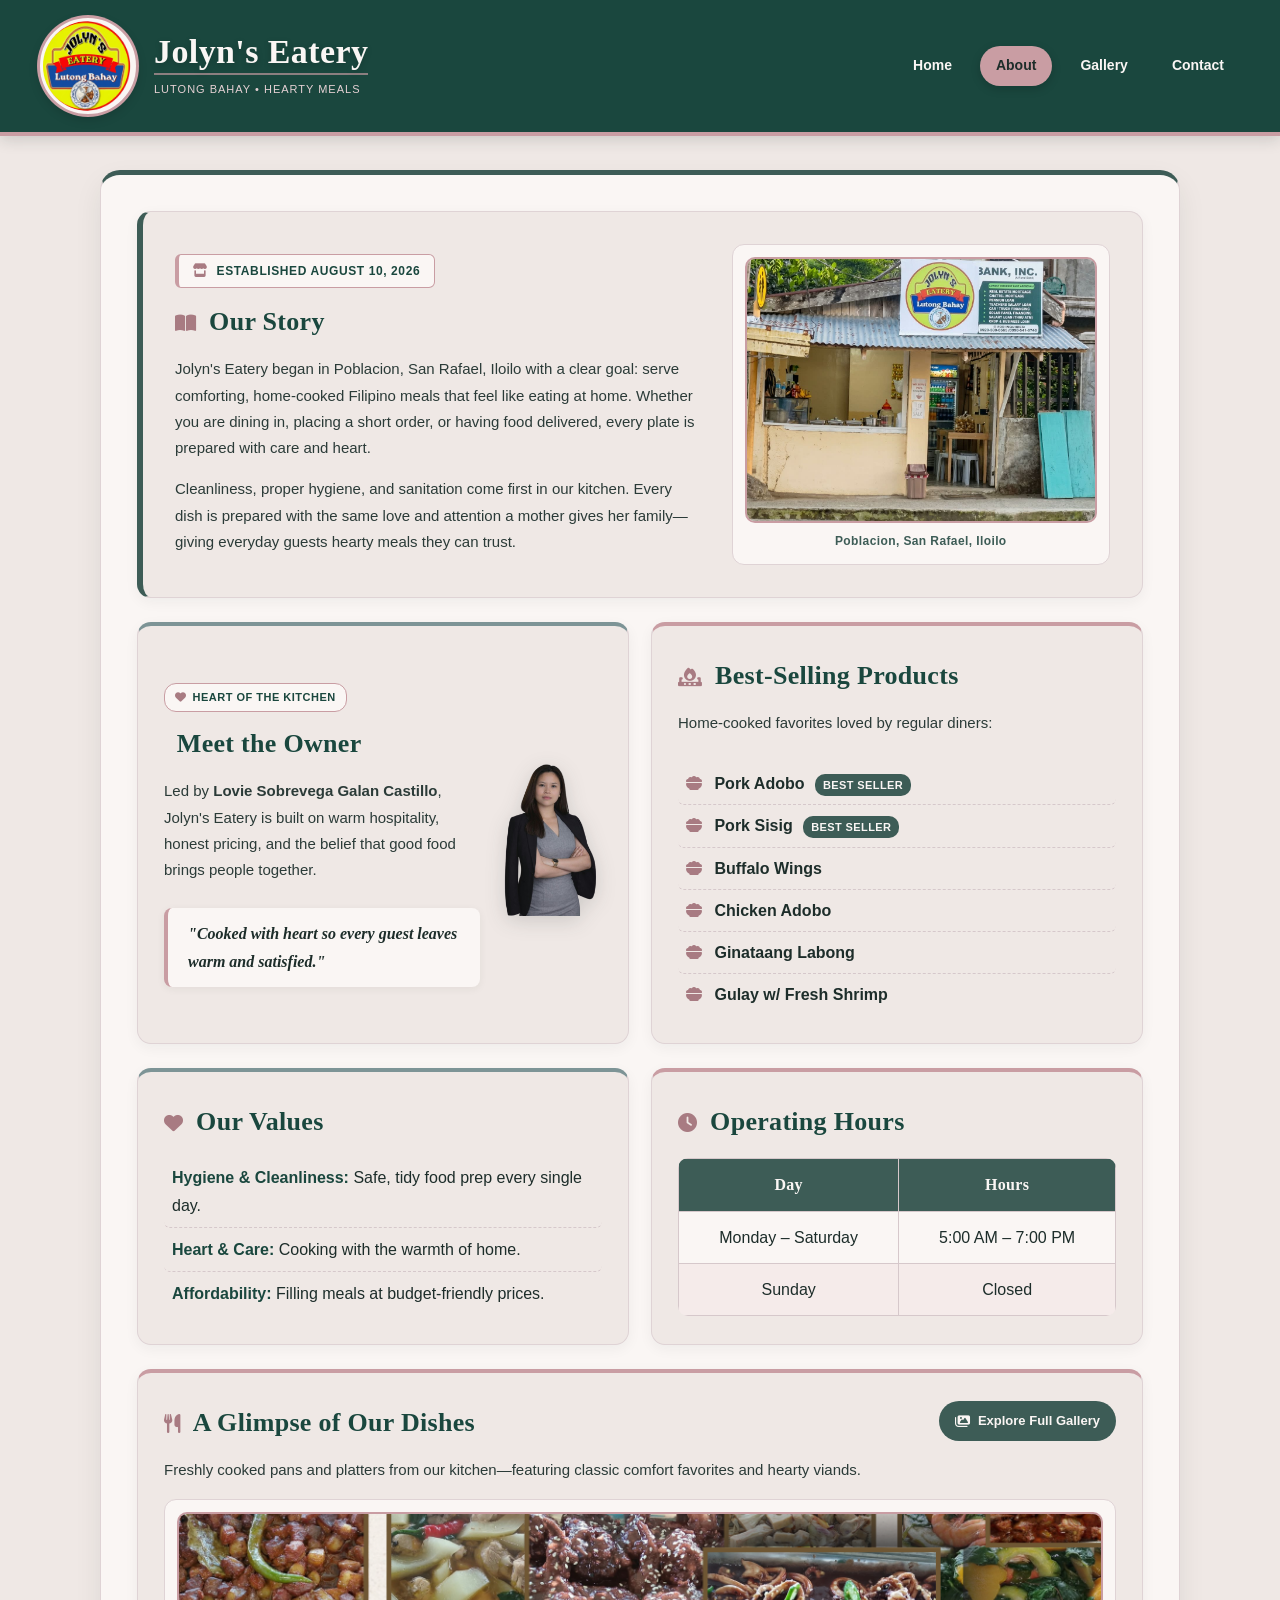
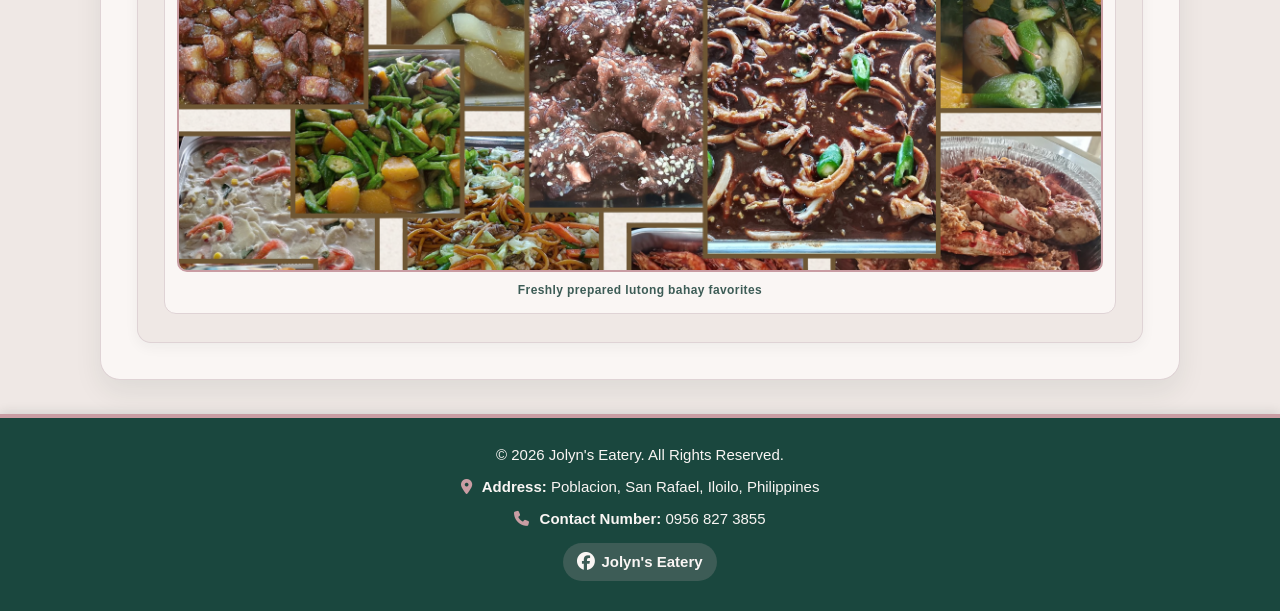
==== commit 83de3dd3: "Change contact number in about.html Updated contact number in the footer section." ====
--- a/about.html
+++ b/about.html
@@ -223,7 +223,7 @@
         <p>
             <i class="fa-solid fa-phone" aria-hidden="true"></i>
             <strong>Contact Number:</strong>
-            0915 668 7540
+            0956 827 3855
         </p>
 
         <p>
